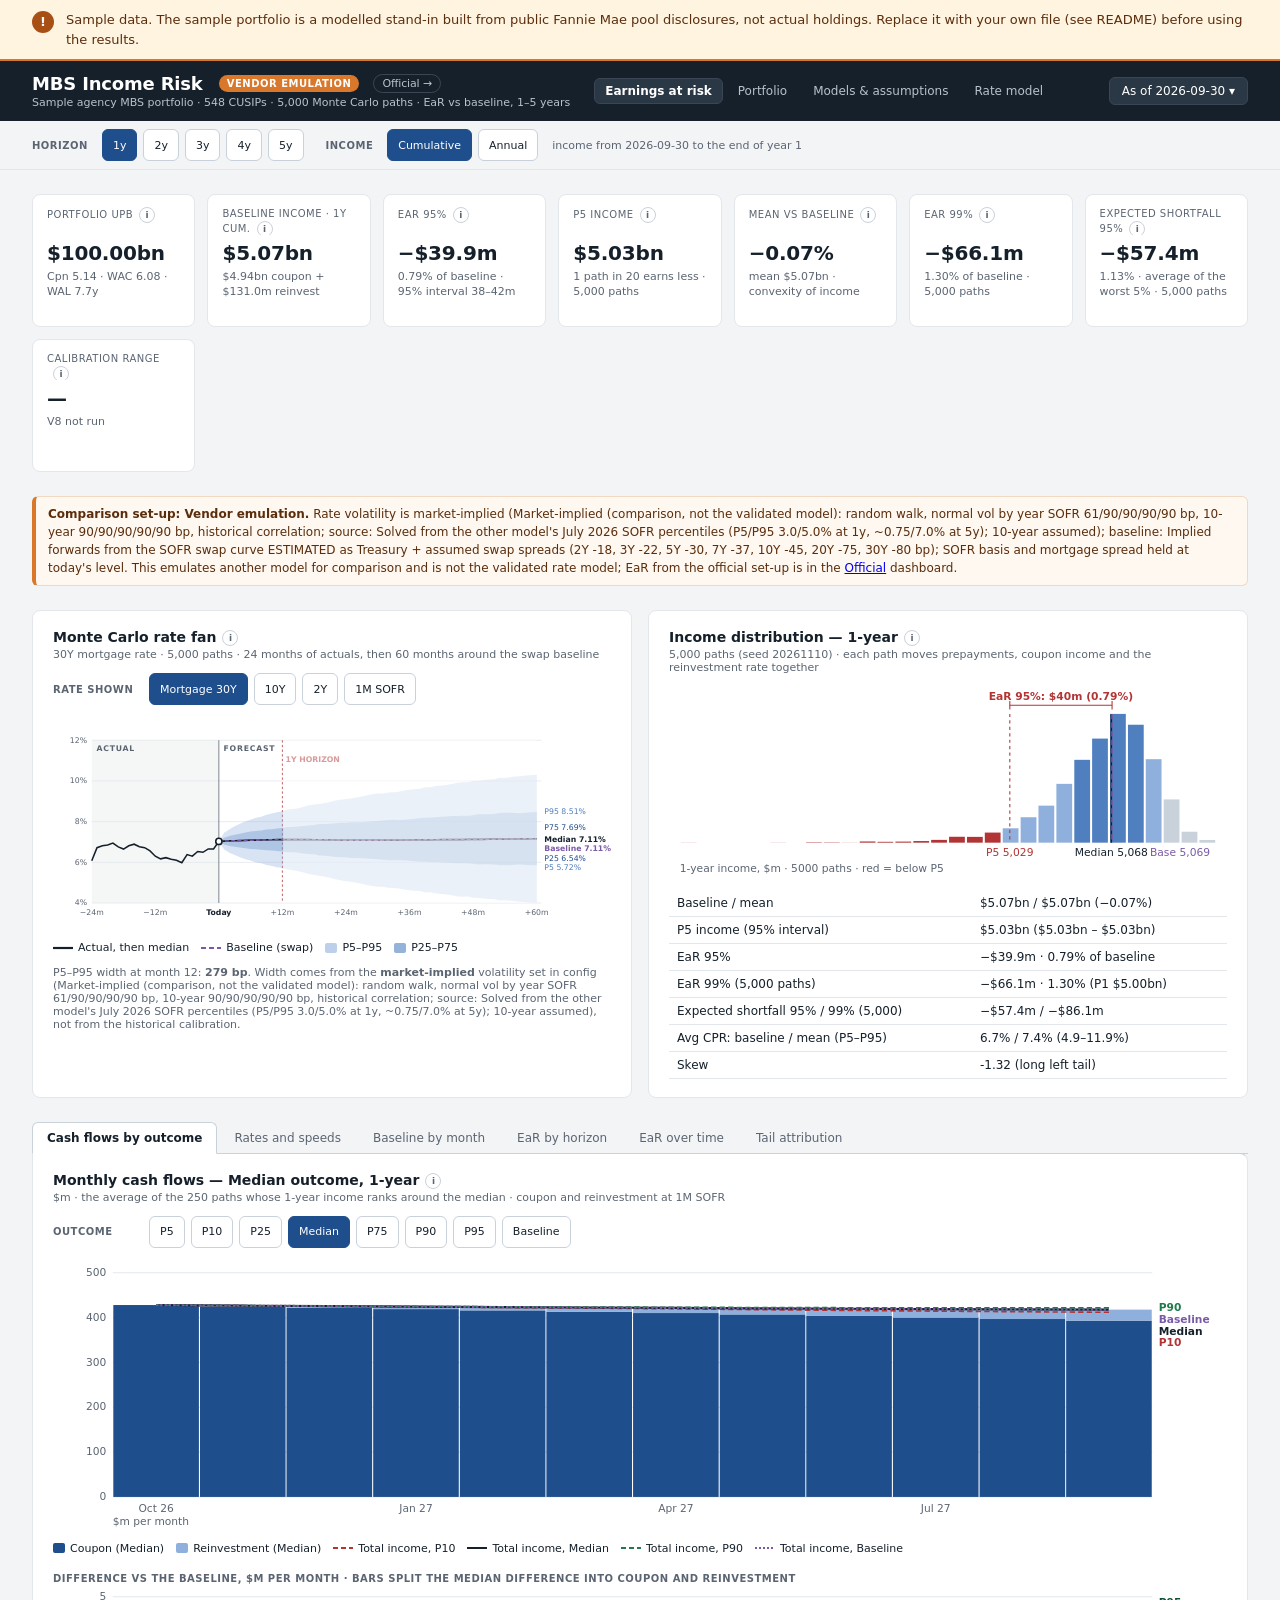
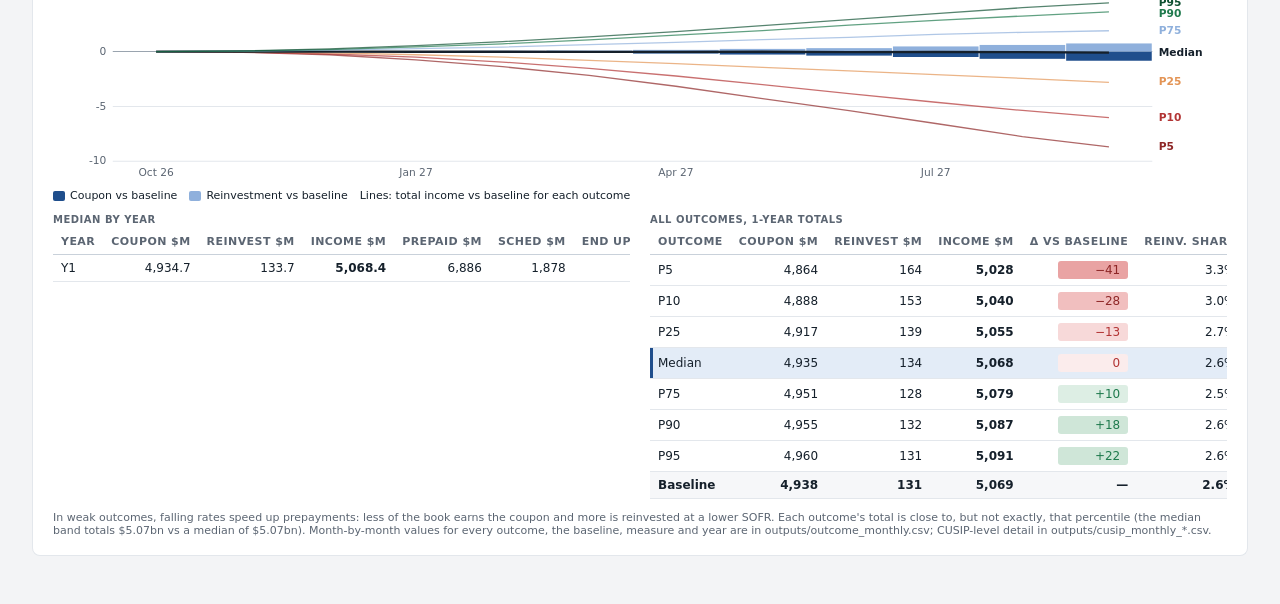
==== dashboard_vendor/index.html @ 95668cd7 "MBS risk lite v1.2.0: rate model, income engine, EaR dashboards Contents of mbs_risk_lite.zip (2026-" ====
<!doctype html>
<html lang="en"><head><meta charset="utf-8"><meta name="viewport" content="width=device-width,initial-scale=1">
<title>MBS Income Risk — Earnings at risk</title>
<link rel="stylesheet" href="styles.css">
<script src="data.js"></script>
<script src="common.js"></script>
</head><body>
<div id="top"></div>
<script>if (window.DATA) header('index.html');</script>
<div class="subnav"><div class="in"><span class="lbl">Horizon</span><div class="grp" id="hzBtns" role="group" aria-label="Income horizon"></div>
 <span class="lbl" style="margin-left:8px">Income</span><div class="grp" id="msBtns" role="group" aria-label="Cumulative or annual income"></div><span class="hint" id="hzHint"></span></div></div>
<div class="wrap">
<div class="kpis" id="kpis"></div>
<div id="setupNote" hidden></div>
<div id="floorNote" hidden></div>
<div class="row">
 <div class="card stackc" id="fanCard"><div><h2>Monte Carlo rate fan<i class="i" tabindex="0" data-tip="Percentile bands of the simulated rate. Every path is the baseline plus a zero-mean deviation from the two-factor model, so the fan is centred on the baseline (dashed purple).">i</i></h2><div class="sub" id="fanSub"></div></div>
  <div class="grp"><div class="lbl" style="width:90px">Rate shown</div><div class="grp" id="fanTenors" role="group" aria-label="Rate to display"></div></div>
  <div id="fanChart"></div>
  <div class="legend" id="fanLegend"></div>
  <div class="note" id="fanNote"></div></div>
 <div class="card stackc" id="earCard"><div><h2 id="distTitle">Income distribution</h2><div class="sub" id="earSub"></div></div>
  <div id="earHist"></div><table class="g wrapall"><tbody id="earTable"></tbody></table></div>
</div>

<div class="tabs" role="tablist" aria-label="Detail views" id="tabBar">
 <button type="button" role="tab" class="tab" id="tab-cf" aria-controls="tp-cf" aria-selected="false" tabindex="-1" data-tab="cf">Cash flows by outcome</button>
 <button type="button" role="tab" class="tab" id="tab-mx" aria-controls="tp-mx" aria-selected="false" tabindex="-1" data-tab="mx">Rates and speeds</button>
 <button type="button" role="tab" class="tab" id="tab-bl" aria-controls="tp-bl" aria-selected="false" tabindex="-1" data-tab="bl">Baseline by month</button>
 <button type="button" role="tab" class="tab" id="tab-hz" aria-controls="tp-hz" aria-selected="false" tabindex="-1" data-tab="hz">EaR by horizon</button>
 <button type="button" role="tab" class="tab" id="tab-hist" aria-controls="tp-hist" aria-selected="false" tabindex="-1" data-tab="hist">EaR over time</button>
 <button type="button" role="tab" class="tab" id="tab-tail" aria-controls="tp-tail" aria-selected="false" tabindex="-1" data-tab="tail">Tail attribution</button>
</div>
<div class="tabpanel" role="tabpanel" id="tp-cf" aria-labelledby="tab-cf" hidden>
<div class="card stackc" id="cfCard"><div><h2 id="cfTitle">Monthly cash flows by outcome<i class="i" tabindex="0" data-tip="Each outcome is the average of the Monte Carlo paths whose income over the horizon ranks around that percentile. Averaging whole paths keeps coupon + reinvestment = income month by month. The baseline is income on the baseline rate path.">i</i></h2><div class="sub" id="cfSub"></div></div>
 <div class="grp"><div class="lbl" style="width:90px">Outcome</div><div class="grp" id="cfBtns" role="group" aria-label="Outcome shown"></div></div>
 <div id="cfChart"></div>
 <div class="legend" id="cfLegend"></div>
 <div><div class="lbl" id="cfDiffLbl" style="margin-top:6px"></div><div id="cfDiff"></div><div class="legend" id="cfDiffLegend"></div></div>
 <div class="row" style="gap:20px">
  <div style="overflow-x:auto"><div class="lbl" style="margin-bottom:4px" id="cfYearLbl"></div><table class="g"><thead><tr><th>Year</th><th>Coupon $m</th><th>Reinvest $m</th><th>Income $m</th><th>Prepaid $m</th><th>Sched $m</th><th>End UPB $bn</th><th>CPR</th><th>SOFR</th><th>30y mtg</th></tr></thead><tbody id="cfYears"></tbody></table></div>
  <div style="overflow-x:auto"><div class="lbl" style="margin-bottom:4px" id="cfCmpLbl"></div><table class="g"><thead><tr><th>Outcome</th><th>Coupon $m</th><th>Reinvest $m</th><th>Income $m</th><th>Δ vs baseline</th><th>Reinv. share</th><th>Avg CPR</th></tr></thead><tbody id="cfCmp"></tbody></table></div>
 </div>
 <div class="note" id="cfNote"></div></div>
</div>
<div class="tabpanel" role="tabpanel" id="tp-mx" aria-labelledby="tab-mx" hidden>
<div class="card stackc" id="mxCard"><div><h2 id="mxTitle">Rates and speeds by outcome<i class="i" tabindex="0" data-tip="The same representative outcomes as the cash-flow chart (paths ranked by income over the horizon, averaged in bands), with the baseline path. CPR by year is annualised from the year's prepaid principal; SOFR and the mortgage rate are averages of the monthly values. Click a row to show that outcome in the cash-flow chart.">i</i></h2><div class="sub" id="mxSub"></div></div>
 <div class="grp"><div class="lbl" style="width:90px">Metric</div><div class="grp" id="mxBtns" role="group" aria-label="Metric shown"></div></div>
 <div class="mxwrap"><table class="g mx"><thead id="mxHead"></thead><tbody id="mxBody"></tbody></table></div>
 <div class="note" id="mxNote"></div></div>
</div>
<div class="tabpanel" role="tabpanel" id="tp-bl" aria-labelledby="tab-bl" hidden>
<div class="card stackc" id="blCard"><div><h2 id="blTitle">Baseline by month<i class="i" tabindex="0" data-tip="The portfolio on the baseline rate path, month by month. Balances are at the start of the month: the balance that month's income is earned on. MBS income is UPB × the pass-through coupon; the WAC is the borrowers' rate and drives prepayment only. Prepaid principal is reinvested at 1M SOFR from the month after it prepays; scheduled principal is not reinvested.">i</i></h2><div class="sub" id="blSub"></div></div>
 <div class="grp"><div class="lbl" style="width:90px">Rows</div><div class="grp" id="blBtns" role="group" aria-label="Rows shown"></div><button type="button" class="dl" id="blCsv">Download CSV</button></div>
 <div class="blwrap"><table class="g bl"><thead><tr><th>Month</th><th>MBS UPB $m</th><th>WAC</th><th>Coupon</th><th>UPB earning SOFR $m</th><th>1M SOFR</th><th>MBS income $m</th><th>SOFR income $m</th><th>Total income $m</th></tr></thead><tbody id="blBody"></tbody></table></div>
 <div class="note" id="blNote"></div></div>
</div>
<div class="tabpanel" role="tabpanel" id="tp-hz" aria-labelledby="tab-hz" hidden>
<div class="card stackc" id="hzCard"><div><h2 id="hzTitle">Earnings at risk by horizon<i class="i" tabindex="0" data-tip="Shortfall = baseline income minus the 5th (or 1st) percentile of simulated income, from the official Monte Carlo run, with a bootstrap interval on the 95% figure. Click a row to switch the page to that year.">i</i></h2><div class="sub" id="hzSub"></div></div>
 <div style="overflow-x:auto"><table class="g"><thead><tr><th>Year</th><th>Baseline</th><th>Mean</th><th>Mean − baseline</th><th>P5 income</th><th>EaR 95%</th><th>% of baseline</th><th>95% interval</th><th>EaR 99%</th><th>Exp. shortfall 95%</th><th>Calibration range</th></tr></thead><tbody id="hzTable"></tbody></table></div>
 <div class="note" id="hzNote"></div></div>
</div>
<div class="tabpanel" role="tabpanel" id="tp-hist" aria-labelledby="tab-hist" hidden>
<div class="card stackc" id="histCard"><div><h2 id="histTitle">Earnings at risk over time</h2><div class="sub" id="histSub"></div></div>
 <div id="histMock"></div>
 <div id="histChart"></div>
 <div class="legend" id="histLegend"></div>
 <details><summary class="lbl" style="cursor:pointer">Values by as-of date</summary><div style="overflow-x:auto"><table class="g" style="margin-top:8px"><thead><tr><th>As of</th><th>Source</th><th>UPB $bn</th><th>Baseline</th><th>Mean</th><th>P5</th><th>P95</th><th>EaR 95%</th><th>% of base</th><th>EaR 99%</th><th>Calibration</th><th>30y mtg</th><th>1M SOFR</th></tr></thead><tbody id="histTable"></tbody></table></div></details></div>
</div>
<div class="tabpanel" role="tabpanel" id="tp-tail" aria-labelledby="tab-tail" hidden>
<div class="card stackc" id="tailCard"><div><h2 id="tailTitle">Who drives the downside — tail attribution by cohort<i class="i" tabindex="0" data-tip="For each cohort: its average income in the worst paths minus its income on the baseline path. The cohort differences add up exactly to the tail's average shortfall against the baseline.">i</i></h2><div class="sub" id="tailSub"></div></div>
 <div class="grp"><button type="button" class="dl" id="tailAll"></button></div>
 <div style="overflow-x:auto"><table class="g"><thead><tr><th>Cohort</th><th>CUSIPs</th><th>UPB $m</th><th>Cpn</th><th>WAC</th><th>CPR baseline</th><th>CPR tail</th><th>Baseline income $m</th><th>Tail income $m</th><th>Δ $m</th><th>Share of shortfall</th><th>Δ bp/yr of UPB</th></tr></thead><tbody id="tail"></tbody></table></div>
 <div class="note">CPR is the average annualised prepayment speed over the horizon. Every measure, year and cohort is in <code>outputs/cohort_tail.csv</code>.</div></div>
</div>
</div>
<script>
const K = D.kpi, OUT = D.outcomes, Y = D.meta.years, RM = D.rate_model, AS0 = new Date(D.meta.as_of + 'T00:00:00Z');
const V8 = RM.v58 ? RM.v58.sensitivity : [];
let HZ = 1, MS = 'cumulative', OC = '50', FT = 'MTG_30Y', TALL = false;
try { const h = +localStorage.getItem('mbs_hz'); if (h >= 1 && h <= Y) HZ = h; const m = localStorage.getItem('mbs_ms'); if (m === 'annual' || m === 'cumulative') MS = m; } catch (e) {}
const qlab = q => q === 'baseline' ? 'Baseline' : +q === 50 ? 'Median' : 'P' + q;
const hlab = () => MS === 'cumulative' ? (HZ === 1 ? '1-year' : `${HZ}-year cumulative`) : `year-${HZ}`;
const hshort = () => MS === 'cumulative' ? `${HZ}y cum.` : `year ${HZ}`;
const mlab = m => { const d = new Date(AS0); d.setUTCDate(1); d.setUTCMonth(d.getUTCMonth() + m); /* day 1 first: Sep 30 + 5 months must not overflow into March */ return d.toLocaleDateString('en-US', {month: 'short', year: '2-digit', timeZone: 'UTC'}); };
const pctOf = v => bad(v) ? '—' : num(100 * v, 2) + '%';
function niceTicks(lo, hi, n = 5){ const span = Math.max(hi - lo, 1e-9), raw = span / n, mag = Math.pow(10, Math.floor(Math.log10(raw)));
  const step = [1, 2, 2.5, 5, 10].map(s => s * mag).find(s => span / s <= n) || 10 * mag; return [Math.floor(lo / step) * step, Math.ceil(hi / step) * step, step]; }
function spread(labels, gap, top, bottom){ labels.sort((a, b) => a.y - b.y);
  for (let i = 1; i < labels.length; i++) if (labels[i].y - labels[i - 1].y < gap) labels[i].y = labels[i - 1].y + gap;
  const over = labels.length ? labels[labels.length - 1].y - bottom : 0; if (over > 0) labels.forEach(l => { l.y -= over; });
  for (let i = labels.length - 2; i >= 0; i--) if (labels[i + 1].y - labels[i].y < gap) labels[i].y = labels[i + 1].y - gap;
  return labels.filter(l => l.y >= top - 4); }
function setH(h){ HZ = h; try { localStorage.setItem('mbs_hz', h); } catch (e) {} render(); }
function setM(m){ MS = m; try { localStorage.setItem('mbs_ms', m); } catch (e) {} render(); }
const v8 = (cal, y) => V8.find(r => r.calibration === cal && r.measure === MS && r.years === y);
const PURPLE = '#7A5AA6';

// ---------------------------------------------------------------- rate fan
const FAN = D.fan, TEN = [['MTG_30Y', 'Mortgage 30Y'], ['TSY_10Y', '10Y'], ['TSY_2Y', '2Y'], ['SOFR_1M', '1M SOFR']];
function renderFan(){
  const s = FAN.series[FT], H = FAN.months.length - 1, hv = s.hist || [], nh = hv.length, hzm = 12 * HZ, hz0 = MS === 'annual' ? 12 * (HZ - 1) : 0;
  const W = 720, Ht = 270, L = 50, R = 96, T = 30, B = 240;
  const X = m => L + (m + nh) * (W - L - R) / (nh + H);
  const all = [...hv, ...s.p05, ...s.p95, ...s.baseline].filter(v => v != null);
  const [lo, hi, step] = niceTicks(Math.min(...all), Math.max(...all), 6), Yf = v => T + (hi - v) / (hi - lo) * (B - T);
  const pt = (m, v) => X(m).toFixed(1) + ',' + Yf(v).toFixed(1), dec = step < 0.5 ? 2 : step < 1 ? 1 : 0, x0 = X(0), xh = X(hzm);
  let g = `<rect x="${L}" y="${T}" width="${(x0 - L).toFixed(1)}" height="${B - T}" fill="#15202B" fill-opacity="0.04"/>`;
  if (hz0 > 0) g += `<rect x="${X(hz0).toFixed(1)}" y="${T}" width="${(xh - X(hz0)).toFixed(1)}" height="${B - T}" fill="#B23434" fill-opacity="0.05"/>`;
  for (let v = hi; v >= lo - 1e-9; v -= step) g += `<line x1="${L}" x2="${W - R + 6}" y1="${Yf(v).toFixed(1)}" y2="${Yf(v).toFixed(1)}" stroke="#E3E7EC"/><text x="${L - 6}" y="${(Yf(v) + 3).toFixed(1)}" text-anchor="end">${v.toFixed(dec)}%</text>`;
  if (nh) g += `<text x="${L + 6}" y="${T + 14}" style="font-weight:600;letter-spacing:1px">ACTUAL</text>`;
  g += `<text x="${x0 + 6}" y="${T + 14}" style="font-weight:600;letter-spacing:1px">FORECAST</text>`
    + `<line x1="${x0}" x2="${x0}" y1="${T}" y2="${B}" stroke="#5B6572"/><line x1="${xh}" x2="${xh}" y1="${T}" y2="${B}" stroke="#B23434" stroke-dasharray="3 3"/>`
    + `<text x="${(hzm > H - 18 ? xh - 4 : xh + 4).toFixed(1)}" y="${T + 28}" text-anchor="${hzm > H - 18 ? 'end' : 'start'}" style="font-weight:600;fill:#B23434">${MS === 'annual' ? 'YEAR ' + HZ : HZ + 'Y HORIZON'}</text>`;
  for (let m = -nh; m <= H; m += 12) g += `<text x="${X(m).toFixed(1)}" y="${B + 16}" text-anchor="middle"${m === 0 ? ' style="fill:#15202B;font-weight:600"' : ''}>${m === 0 ? 'Today' : (m > 0 ? '+' : MINUS) + Math.abs(m) + 'm'}</text>`;
  const ms = FAN.months, band = (a, b, c, o) => `<polygon points="${ms.map(m => pt(m, s[a][m])).concat(ms.map(m => pt(m, s[b][m])).reverse()).join(' ')}" fill="${c}" fill-opacity="${o}"/>`;
  const line = (arr, c, w, d) => `<polyline points="${ms.map(m => pt(m, arr[m])).join(' ')}" fill="none" stroke="${c}" stroke-width="${w}"${d ? ` stroke-dasharray="${d}"` : ''} stroke-linejoin="round"/>`;
  g += band('p05', 'p95', '#8FB0DC', 0.35) + band('p25', 'p75', '#4F7FBF', 0.3) + line(s.p50, '#15202B', 2.2) + line(s.baseline, PURPLE, 2, '5 3');
  // actuals run through today's observed rate (month 0), so the last month's move is drawn, not left as a gap
  if (nh) g += `<polyline points="${[...hv.map((v, i) => v == null ? null : pt(i - nh, v)), pt(0, s.baseline[0])].filter(Boolean).join(' ')}" fill="none" stroke="#15202B" stroke-width="2"/>`;
  g += `<rect x="${(xh + 1).toFixed(1)}" y="${T}" width="${Math.max(0, X(H) - xh - 1).toFixed(1)}" height="${B - T}" fill="#fff" fill-opacity="0.5"/>`;
  g += `<circle cx="${x0}" cy="${Yf(s.p50[0]).toFixed(1)}" r="4" fill="#fff" stroke="#15202B" stroke-width="2"/>`;
  spread([['p95', 'P95', '#4F7FBF'], ['p75', 'P75', '#1F4E8C'], ['p50', 'Median', '#15202B'], ['baseline', 'Baseline', PURPLE], ['p25', 'P25', '#1F4E8C'], ['p05', 'P5', '#4F7FBF']]
    .map(([k, l, c]) => ({t: `${l} ${s[k][hzm].toFixed(2)}%`, c, y: Yf(s[k][hzm]) + 3, w: k === 'p50' || k === 'baseline' ? 600 : 400})), 12, T, B)
    .forEach(l => { g += `<text x="${W - R + 10}" y="${l.y.toFixed(1)}" style="fill:${l.c};font-weight:${l.w}">${l.t}</text>`; });
  $('fanChart').innerHTML = `<svg viewBox="0 0 ${W} ${Ht}" width="100%" role="img" aria-label="${SERIES_NAME[FT]}: ${nh} months of actuals, then Monte Carlo percentile bands over ${H} months around the baseline">${g}</svg>`;
  $('fanTenors').innerHTML = TEN.map(([k, l]) => `<button type="button" class="tb${FT === k ? ' on' : ''}" aria-pressed="${FT === k}" onclick="FT='${k}';renderFan()">${l}</button>`).join('');
  const w = 100 * (s.p95[hzm] - s.p05[hzm]), rc = RM.record.calibration;
  $('fanSub').textContent = `${SERIES_NAME[FT]} · ${K.mc_paths.toLocaleString('en-US')} paths · ${nh} months of actuals, then ${H} months around the ${RM.record.baseline.type} baseline`;
  const SU = D.meta.setup || {validated: true};
  $('fanNote').innerHTML = SU.validated
    ? `P5–P95 width at month ${hzm}: <b>${num(w, 0)} bp</b>. Width comes from the <b>${esc(rc.official)}</b> calibration (${esc(rc.window[0])} to ${esc(rc.window[1])}); the alternatives appear as the calibration range below. See the <a href="whitepaper.html#s6">Rate model</a> page.`
    : `P5–P95 width at month ${hzm}: <b>${num(w, 0)} bp</b>. Width comes from the <b>market-implied</b> volatility set in config (${esc(SU.vol_description)}), not from the historical calibration.`;
  const sw = (c, d, wd = 2) => `<svg width="20" height="8" aria-hidden="true"><line x1="0" y1="4" x2="20" y2="4" stroke="${c}" stroke-width="${wd}"${d ? ` stroke-dasharray="${d}"` : ''}/></svg>`;
  $('fanLegend').innerHTML = `<span>${sw('#15202B', '', 2.2)}Actual, then median</span><span>${sw(PURPLE, '5 3', 2)}Baseline (${esc(RM.record.baseline.type)})</span>`
    + `<span><span class="sw" style="background:#8FB0DC;opacity:.6"></span>P5–P95</span><span><span class="sw" style="background:#4F7FBF;opacity:.6"></span>P25–P75</span>`; }

// ---------------------------------------------------------------- distribution
function earHist(e, n, W, H){ const L = 10, Rr = 10, T = 26, Bm = 30, hs = e.hist, ed = e.edges, hm = Math.max(...hs), q = e.pct, f = v => fv(v, 0), c95 = e.conf['95'];
  const lo = Math.min(ed[0], e.baseline), hi = Math.max(ed[ed.length - 1], e.baseline);
  const X = v => L + (W - L - Rr) * (v - lo) / (hi - lo), bw = (X(ed[1]) - X(ed[0]));
  const col = (a, b) => { const m = (a + b) / 2; return m < q['5'] ? '#B23434' : m > q['95'] ? '#C9D1DA' : (m >= q['25'] && m <= q['75']) ? '#4F7FBF' : '#8FB0DC'; };
  let g = hs.map((h, i) => `<rect x="${(X(ed[i]) + 1).toFixed(1)}" y="${(T + (H - T - Bm) * (1 - h / hm)).toFixed(1)}" width="${Math.max(1, bw - 2).toFixed(1)}" height="${((H - T - Bm) * h / hm).toFixed(1)}" fill="${col(ed[i], ed[i + 1])}"><title>${f(ed[i])}–${f(ed[i + 1])} $m: ${h} paths</title></rect>`).join('');
  for (const [v, lab, c, d] of [[q['5'], 'P5', '#B23434', '3 3'], [q['50'], 'Median', '#15202B', ''], [e.baseline, 'Baseline', PURPLE, '5 3']]) { const x = X(v).toFixed(1);
    g += `<line x1="${x}" x2="${x}" y1="${T}" y2="${H - Bm}" stroke="${c}" stroke-width="${lab === 'P5' ? 1 : 1.5}" stroke-dasharray="${d}"/>`; }
  spread([[q['5'], 'P5', '#B23434'], [q['50'], 'Median', '#15202B'], [e.baseline, 'Base', PURPLE]].map(([v, l, c]) => ({t: `${l} ${f(v)}`, c, y: X(v)})), 64, L, W - Rr)
    .forEach(l => { g += `<text x="${l.y.toFixed(1)}" y="${H - Bm + 12}" text-anchor="middle" style="fill:${l.c}">${l.t}</text>`; });
  const xb = X(e.baseline), x5 = X(q['5']);
  g += `<line x1="${x5.toFixed(1)}" x2="${xb.toFixed(1)}" y1="${T - 8}" y2="${T - 8}" stroke="#B23434"/><line x1="${xb.toFixed(1)}" x2="${xb.toFixed(1)}" y1="${T - 12}" y2="${T - 4}" stroke="#B23434"/><line x1="${x5.toFixed(1)}" x2="${x5.toFixed(1)}" y1="${T - 12}" y2="${T - 4}" stroke="#B23434"/>`
    + `<text x="${((x5 + xb) / 2).toFixed(1)}" y="${T - 13}" text-anchor="middle" style="fill:#B23434;font-weight:600">EaR 95%: $${f(c95.shortfall)}m (${pctOf(c95.shortfall_pct)})</text>`
    + `<text x="${L}" y="${H - 3}">${hlab()} income, $m · ${n} paths · red = below P5</text>`;
  return `<svg viewBox="0 0 ${W} ${H}" width="100%" role="img" aria-label="Distribution of ${hlab()} income across ${n} Monte Carlo paths, with the baseline">${g}</svg>`; }

// ---------------------------------------------------------------- monthly cash flows by outcome
const cprOf = (r, a, b) => { let pre = 0, ex = 0; for (let i = a; i < b; i++) { pre += r.prepaid[i]; ex += r.end_upb[i] + r.prepaid[i]; } return ex > 0 ? 100 * (1 - Math.pow(1 - pre / ex, 12)) : 0; };
function renderCF(){
  const hz = OUT[MS][HZ - 1], R = hz.rows, B0 = hz.baseline, r = OC === 'baseline' ? B0 : R[OC], n = hz.months, s0 = hz.start, keys = OUT.quantiles.map(String);
  const W = 1100, H = 250, L = 56, Rr = 70, T = 12, Bt = 222, bw = (W - L - Rr) / n;
  const lines = [['10', '#B23434', '5 3', R['10']], ['50', '#15202B', '', R['50']], ['90', '#1F7A4D', '5 3', R['90']], ['baseline', PURPLE, '2 2', B0]].filter(x => x[3]);
  const vmax = Math.max(...r.income, ...lines.flatMap(x => x[3].income)), [lo, hi, step] = niceTicks(0, vmax / 1e6, 5);
  const Yf = v => Bt - (v / 1e6 - lo) / (hi - lo) * (Bt - T), X = i => L + i * bw;
  let g = '';
  for (let v = lo; v <= hi + 1e-9; v += step) g += `<line x1="${L}" x2="${W - Rr}" y1="${Yf(v * 1e6).toFixed(1)}" y2="${Yf(v * 1e6).toFixed(1)}" stroke="#E3E7EC"/><text x="${L - 6}" y="${(Yf(v * 1e6) + 3).toFixed(1)}" text-anchor="end">${num(v, step < 1 ? 1 : 0)}</text>`;
  for (let i = 0; i < n; i++) { const c = r.interest[i], re = r.reinv[i], x = (X(i) + 0.5).toFixed(1), w = Math.max(1, bw - 1).toFixed(1);
    g += `<rect x="${x}" y="${Yf(c).toFixed(1)}" width="${w}" height="${(Bt - Yf(c)).toFixed(1)}" fill="#1F4E8C"><title>${mlab(s0 + i + 1)}: coupon $${fv(c)}m</title></rect>`
      + `<rect x="${x}" y="${Yf(c + re).toFixed(1)}" width="${w}" height="${(Yf(c) - Yf(c + re)).toFixed(1)}" fill="#8FB0DC"><title>${mlab(s0 + i + 1)}: reinvestment $${fv(re)}m · total $${fv(c + re)}m</title></rect>`; }
  lines.forEach(([q, c, d, x]) => { g += `<polyline points="${x.income.map((v, i) => (X(i) + bw / 2).toFixed(1) + ',' + Yf(v).toFixed(1)).join(' ')}" fill="none" stroke="${c}" stroke-width="${q === '50' || q === 'baseline' ? 2 : 1.5}"${d ? ` stroke-dasharray="${d}"` : ''}/>`; });
  spread(lines.map(([q, c, , x]) => ({t: qlab(q), c, y: Yf(x.income[n - 1]) + 3})), 11, T, Bt).forEach(l => { g += `<text x="${W - Rr + 6}" y="${l.y.toFixed(1)}" style="fill:${l.c};font-weight:600">${l.t}</text>`; });
  const tick = n <= 12 ? 3 : 12;
  for (let i = 0; i < n; i += tick) g += `<text x="${(X(i) + bw / 2).toFixed(1)}" y="${Bt + 14}" text-anchor="middle">${mlab(s0 + i + 1)}</text>`;
  g += `<text x="${L}" y="${H - 2}">$m per month</text>`;
  $('cfChart').innerHTML = `<svg viewBox="0 0 ${W} ${H}" width="100%" role="img" aria-label="Monthly coupon and reinvestment income, ${qlab(OC)} outcome">${g}</svg>`;
  $('cfBtns').innerHTML = [...keys, 'baseline'].map(q => `<button type="button" class="tb${OC === q ? ' on' : ''}" aria-pressed="${OC === q}" onclick="OC='${q}';renderCF();renderMetric()">${qlab(q)}</button>`).join('');
  $('cfTitle').firstChild.textContent = `Monthly cash flows — ${qlab(OC)}${OC === 'baseline' ? ' path' : ' outcome'}, ${hlab()}`;
  $('cfSub').textContent = OC === 'baseline' ? `$m · income on the baseline rate path · coupon on the held CUSIPs and income on reinvested prepaid principal at ${reinvLabel()}`
    : `$m · the average of the ${OUT.paths_per_band} paths whose ${hlab()} income ranks around the ${OC === '50' ? 'median' : qlab(OC)} · coupon and reinvestment at ${reinvLabel()}`;
  $('cfLegend').innerHTML = `<span><span class="sw" style="background:#1F4E8C"></span>Coupon (${qlab(OC)})</span><span><span class="sw" style="background:#8FB0DC"></span>Reinvestment (${qlab(OC)})</span>`
    + lines.map(([q, c, d]) => `<span><svg width="20" height="8" aria-hidden="true"><line x1="0" y1="4" x2="20" y2="4" stroke="${c}" stroke-width="2"${d ? ` stroke-dasharray="${d}"` : ''}/></svg>Total income, ${qlab(q)}</span>`).join('');
  { const H2 = 190, T2 = 12, B2 = 166, dc = r.interest.map((v, i) => v - B0.interest[i]), dr = r.reinv.map((v, i) => v - B0.reinv[i]);
    const others = keys.map(q => ({q, d: R[q].income.map((v, i) => v - B0.income[i])}));
    const vals = [...others.flatMap(o => o.d), ...dc.map((v, i) => v + Math.min(0, dr[i])), ...dc.map((v, i) => v + Math.max(0, dr[i])), ...dc, ...dr, 0];
    const [lo2, hi2, st2] = niceTicks(Math.min(...vals) / 1e6, Math.max(...vals) / 1e6, 4), Y2 = v => T2 + (hi2 - v / 1e6) / (hi2 - lo2) * (B2 - T2);
    let h = '';
    for (let v = lo2; v <= hi2 + 1e-9; v += st2) h += `<line x1="${L}" x2="${W - Rr}" y1="${Y2(v * 1e6).toFixed(1)}" y2="${Y2(v * 1e6).toFixed(1)}" stroke="${Math.abs(v) < 1e-9 ? '#9AA4AF' : '#E3E7EC'}"/><text x="${L - 6}" y="${(Y2(v * 1e6) + 3).toFixed(1)}" text-anchor="end">${num(v, st2 < 1 ? 1 : 0)}</text>`;
    if (OC !== 'baseline') for (let i = 0; i < n; i++) { const x = (X(i) + 0.5).toFixed(1), w = Math.max(1, bw - 1).toFixed(1); let up = 0, dn = 0;
      [[dc[i], '#1F4E8C', 'coupon'], [dr[i], '#8FB0DC', 'reinvestment']].forEach(([v, c, l]) => { const a0 = v >= 0 ? up : dn, a1 = a0 + v; if (v >= 0) up = a1; else dn = a1;
        h += `<rect x="${x}" y="${Math.min(Y2(a0), Y2(a1)).toFixed(1)}" width="${w}" height="${Math.abs(Y2(a1) - Y2(a0)).toFixed(1)}" fill="${c}"><title>${mlab(s0 + i + 1)}: ${l} ${fd(v, 2)}m vs baseline</title></rect>`; }); }
    const OCOL = {5: '#8E2727', 10: '#B23434', 25: '#E39455', 50: '#15202B', 75: '#8FB0DC', 90: '#1F7A4D', 95: '#0F5132'};
    others.forEach(o => { h += `<polyline points="${o.d.map((v, i) => (X(i) + bw / 2).toFixed(1) + ',' + Y2(v).toFixed(1)).join(' ')}" fill="none" stroke="${OCOL[o.q] || '#5B6572'}" stroke-width="${o.q === OC ? 2.2 : 1.2}" stroke-opacity="${o.q === OC ? 1 : 0.7}"/>`; });
    spread(others.map(o => ({t: qlab(o.q), c: OCOL[o.q] || '#5B6572', y: Y2(o.d[n - 1]) + 3})), 10, T2, B2).forEach(l => { h += `<text x="${W - Rr + 6}" y="${l.y.toFixed(1)}" style="fill:${l.c};font-weight:600">${l.t}</text>`; });
    for (let i = 0; i < n; i += tick) h += `<text x="${(X(i) + bw / 2).toFixed(1)}" y="${B2 + 14}" text-anchor="middle">${mlab(s0 + i + 1)}</text>`;
    $('cfDiff').innerHTML = `<svg viewBox="0 0 ${W} ${H2}" width="100%" role="img" aria-label="Monthly income of each outcome minus the baseline">${h}</svg>`;
    $('cfDiffLbl').textContent = 'Difference vs the baseline, $m per month' + (OC === 'baseline' ? ' · pick an outcome to split its difference into coupon and reinvestment' : ` · bars split the ${qlab(OC)} difference into coupon and reinvestment`);
    $('cfDiffLegend').innerHTML = (OC === 'baseline' ? '' : `<span><span class="sw" style="background:#1F4E8C"></span>Coupon vs baseline</span><span><span class="sw" style="background:#8FB0DC"></span>Reinvestment vs baseline</span>`)
      + '<span>Lines: total income vs baseline for each outcome</span>'; }
  const yr = [];
  for (let y = 0; y < Math.ceil(n / 12); y++) { const a = 12 * y, b = Math.min(n, a + 12), sum = k => r[k].slice(a, b).reduce((s, v) => s + v, 0), avg = k => sum(k) / (b - a);
    yr.push(`<tr><td>Y${(s0 / 12) + y + 1}</td><td>${fv(sum('interest'))}</td><td>${fv(sum('reinv'))}</td><td><b>${fv(sum('income'))}</b></td><td>${fv(sum('prepaid'), 0)}</td><td>${fv(sum('sched'), 0)}</td><td>${num(r.end_upb[b - 1] / 1e9, 2)}</td><td>${fp(cprOf(r, a, b))}</td><td>${fp(avg('sofr'), 2)}</td><td>${fp(avg('mtg'), 2)}</td></tr>`); }
  $('cfYears').innerHTML = yr.join(''); $('cfYearLbl').textContent = `${qlab(OC)} by year`;
  const tot = (x, k) => x[k].reduce((s, v) => s + v, 0), bt = tot(B0, 'income');
  $('cfCmp').innerHTML = [...keys, 'baseline'].map(q => { const x = q === 'baseline' ? B0 : R[q], t = tot(x, 'income'), cp = cprOf(x, 0, n);
    return `<tr class="click${q === OC ? ' on' : ''}${q === 'baseline' ? ' base' : ''}" onclick="OC='${q}';renderCF();renderMetric()"><td>${qlab(q)}</td><td>${fv(tot(x, 'interest'), 0)}</td><td>${fv(tot(x, 'reinv'), 0)}</td><td><b>${fv(t, 0)}</b></td><td>${q === 'baseline' ? '—' : cell(t - bt, 0)}</td><td>${fp(100 * tot(x, 'reinv') / t)}</td><td>${fp(cp)}</td></tr>`; }).join('');
  $('cfCmpLbl').textContent = `All outcomes, ${hlab()} totals`;
  $('cfNote').textContent = `In weak outcomes, falling rates speed up prepayments: less of the book earns the coupon and more is reinvested at a lower SOFR. Each outcome's total is close to, but not exactly, that percentile (the median band totals ${fm(R['50'].total)} vs a median of ${fm(R['50'].pctl)}). Month-by-month values for every outcome, the baseline, measure and year are in outputs/outcome_monthly.csv; CUSIP-level detail in outputs/cusip_monthly_*.csv.`; }

// ---------------------------------------------------------------- metric by outcome and period
let MX = 'cpr';
const MXDEF = {cpr: ['CPR', 'annualised prepayment speed', 1], sofr: ['1M SOFR', 'reinvestment rate, set at the start of each month', 2], mtg: ['30Y mortgage rate', 'end of month', 2]};
function renderMetric(){
  const hz = OUT[MS][HZ - 1], n = hz.months, s0 = hz.start, keys = OUT.quantiles.map(String), byYear = MS === 'cumulative' && HZ >= 3;
  const [name, what, dec] = MXDEF[MX];
  const periods = byYear ? [...Array(Math.ceil(n / 12)).keys()].map(y => [12 * y, Math.min(n, 12 * y + 12), 'Y' + (s0 / 12 + y + 1)])
                         : [...Array(n).keys()].map(i => [i, i + 1, mlab(s0 + i + 1)]);
  const val = (r, a, b) => { if (MX === 'cpr') return cprOf(r, a, b);
    let t = 0; for (let i = a; i < b; i++) t += r[MX][i]; return t / (b - a); };
  const rows = [...keys.map(q => [q, hz.rows[q]]), ['baseline', hz.baseline]];
  $('mxHead').innerHTML = `<tr><th>Outcome</th>${periods.map(p => `<th>${p[2]}</th>`).join('')}<th>${byYear ? 'Avg' : 'Horizon'}</th></tr>`;
  $('mxBody').innerHTML = rows.map(([q, r]) => `<tr class="click${q === OC ? ' on' : ''}${q === 'baseline' ? ' base' : ''}" onclick="OC='${q}';renderCF();renderMetric()"><td>${qlab(q)}</td>`
    + periods.map(([a, b]) => `<td>${num(val(r, a, b), dec)}</td>`).join('') + `<td><b>${num(val(r, 0, n), dec)}</b></td></tr>`).join('');
  $('mxBtns').innerHTML = Object.entries(MXDEF).map(([k, [l]]) => `<button type="button" class="tb${MX === k ? ' on' : ''}" aria-pressed="${MX === k}" onclick="MX='${k}';renderMetric()">${l}</button>`).join('');
  $('mxTitle').firstChild.textContent = `${name} by outcome — ${hlab()}`;
  $('mxSub').textContent = `% · ${what} · ${byYear ? 'by year' : 'by month'} · outcomes ranked by ${hlab()} income, as in the cash-flow chart`;
  $('mxNote').textContent = MX === 'cpr' ? 'Read with the SOFR view: where SOFR is above the book coupon, faster prepayment adds income, so CPR need not fall steadily from P5 to P95.'
    : `Book coupon ${num(K.coupon, 2)}% for comparison. Month-by-month values for every outcome are also in outputs/outcome_monthly.csv.`; }

// ---------------------------------------------------------------- history
function renderHistory(){
  const rows = (D.history || []).filter(r => r.years === HZ && r.measure === MS), mock = rows.some(r => r.source === 'mock');
  $('histTitle').innerHTML = `Earnings at risk over time — ${hlab()} income${mock ? '<span class="mocktag">mock-up</span>' : ''}`;
  $('histSub').textContent = `$m · each point is one month-end run · the last ${D.meta.months_shown} as-of dates in ${D.meta.history_file}`;
  $('histMock').innerHTML = mock ? `<div class="mocknote"><b>Mock-up.</b> Earlier points were made by <code>tools/mock_history.py</code>: real rates and baselines for each past month-end with the current calibration, but today's CUSIPs with their ages rolled back. In production each month-end run appends its own row (source "run") from that month's CUSIPs and replaces the mock row. See README section 7.</div>` : '';
  if (rows.length < 2) { $('histChart').innerHTML = '<div class="note">Not enough history yet: each run of run_model.py adds one as-of date.</div>'; $('histTable').innerHTML = ''; $('histLegend').innerHTML = ''; return; }
  const W = 760, H = 300, L = 60, Rr = 20, T = 14, B1 = 180, T2 = 206, B2 = 270, n = rows.length;
  const X = i => L + (i + 0.5) * (W - L - Rr) / n, all = rows.flatMap(r => [r.p5, r.p95, r.baseline]);
  const [lo, hi, step] = niceTicks(Math.min(...all) / 1e6, Math.max(...all) / 1e6, 4), Yf = v => T + (hi - v / 1e6) / (hi - lo) * (B1 - T);
  const emax = Math.max(...rows.map(r => r.shortfall99 || r.shortfall95)) / 1e6, [, ehi, estep] = niceTicks(0, emax, 2), Ye = v => B2 - v / 1e6 / ehi * (B2 - T2);
  let g = '';
  for (let v = lo; v <= hi + 1e-9; v += step) g += `<line x1="${L}" x2="${W - Rr}" y1="${Yf(v * 1e6).toFixed(1)}" y2="${Yf(v * 1e6).toFixed(1)}" stroke="#E3E7EC"/><text x="${L - 6}" y="${(Yf(v * 1e6) + 3).toFixed(1)}" text-anchor="end">${num(v, 0)}</text>`;
  const poly = (a, b, c, o) => `<polygon points="${rows.map((r, i) => X(i).toFixed(1) + ',' + Yf(r[a]).toFixed(1)).concat(rows.map((r, i) => X(i).toFixed(1) + ',' + Yf(r[b]).toFixed(1)).reverse()).join(' ')}" fill="${c}" fill-opacity="${o}"/>`;
  const ln = (k, c, w, d) => `<polyline points="${rows.map((r, i) => X(i).toFixed(1) + ',' + Yf(r[k]).toFixed(1)).join(' ')}" fill="none" stroke="${c}" stroke-width="${w}"${d ? ` stroke-dasharray="${d}"` : ''}/>`;
  g += poly('p5', 'p95', '#8FB0DC', 0.35) + poly('p25', 'p75', '#4F7FBF', 0.3) + ln('baseline', PURPLE, 2, '5 3') + ln('p50', '#15202B', 2);
  rows.forEach((r, i) => { g += `<circle cx="${X(i).toFixed(1)}" cy="${Yf(r.p50).toFixed(1)}" r="3" fill="${r.source === 'mock' ? '#fff' : '#15202B'}" stroke="#15202B" stroke-width="1.5"><title>${r.as_of} (${r.source}): baseline ${fm(r.baseline)}, median ${fm(r.p50)}, P5 ${fm(r.p5)}</title></circle>`; });
  g += `<text x="${L}" y="${T2 - 8}" style="font-weight:600">EaR vs baseline, $m</text>`;
  for (let v = 0; v <= ehi + 1e-9; v += estep) g += `<line x1="${L}" x2="${W - Rr}" y1="${Ye(v * 1e6).toFixed(1)}" y2="${Ye(v * 1e6).toFixed(1)}" stroke="#E3E7EC"/><text x="${L - 6}" y="${(Ye(v * 1e6) + 3).toFixed(1)}" text-anchor="end">${num(v, 0)}</text>`;
  const bw = Math.min(28, (W - L - Rr) / n * 0.6);
  rows.forEach((r, i) => { const x = X(i) - bw / 2;
    g += `<rect x="${x.toFixed(1)}" y="${Ye(r.shortfall99).toFixed(1)}" width="${bw.toFixed(1)}" height="${(B2 - Ye(r.shortfall99)).toFixed(1)}" fill="#F1BFBF"><title>${r.as_of}: EaR 99% ${fm(r.shortfall99)}</title></rect>`
      + `<rect x="${x.toFixed(1)}" y="${Ye(r.shortfall95).toFixed(1)}" width="${bw.toFixed(1)}" height="${(B2 - Ye(r.shortfall95)).toFixed(1)}" fill="#B23434"><title>${r.as_of}: EaR 95% ${fm(r.shortfall95)} (${pctOf(r.shortfall95_pct)} of baseline)</title></rect>`
      + `<text x="${X(i).toFixed(1)}" y="${H - 14}" text-anchor="middle"${i === n - 1 ? ' style="fill:#15202B;font-weight:600"' : ''}>${new Date(r.as_of + 'T00:00:00Z').toLocaleDateString('en-US', {month: 'short', year: '2-digit', timeZone: 'UTC'})}</text>`
      + `<text x="${X(i).toFixed(1)}" y="${H - 3}" text-anchor="middle" style="fill:${r.source === 'mock' ? '#A84F15' : '#1F7A4D'};font-size:8px">${r.source}</text>`; });
  $('histChart').innerHTML = `<svg viewBox="0 0 ${W} ${H}" width="100%" role="img" aria-label="${hlab()} income percentiles, baseline and EaR over the last ${n} as-of dates">${g}</svg>`;
  $('histLegend').innerHTML = `<span><svg width="20" height="8" aria-hidden="true"><line x1="0" y1="4" x2="20" y2="4" stroke="#15202B" stroke-width="2"/></svg>Median</span><span><svg width="20" height="8" aria-hidden="true"><line x1="0" y1="4" x2="20" y2="4" stroke="${PURPLE}" stroke-width="2" stroke-dasharray="5 3"/></svg>Baseline</span>`
    + `<span><span class="sw" style="background:#8FB0DC;opacity:.6"></span>P5–P95</span><span><span class="sw" style="background:#4F7FBF;opacity:.6"></span>P25–P75</span><span><span class="sw" style="background:#B23434"></span>EaR 95%</span><span><span class="sw" style="background:#F1BFBF"></span>EaR 99%</span><span>○ mock · ● run</span>`;
  $('histTable').innerHTML = rows.slice().reverse().map(r => `<tr><td>${r.as_of}</td><td>${r.source === 'mock' ? '<span class="mocktag" style="margin:0">mock</span>' : 'run'}</td><td>${num(r.upb / 1e9, 2)}</td><td>${fv(r.baseline, 0)}</td><td>${fv(r.mean, 0)}</td><td>${fv(r.p5, 0)}</td><td>${fv(r.p95, 0)}</td><td>${fv(r.shortfall95)}</td><td>${pctOf(r.shortfall95_pct)}</td><td>${fv(r.shortfall99)}</td><td>${esc(String(r.calibration_id).split('_')[0])}</td><td>${fp(r.mtg_30y, 2)}</td><td>${fp(r.sofr_1m, 2)}</td></tr>`).join(''); }

// ---------------------------------------------------------------- tail attribution
function renderTail(){
  const t = D.tails[MS][HZ - 1], rows = t.rows, show = TALL ? rows : rows.slice(0, 25), tot = k => rows.reduce((a, r) => a + (r[k] || 0), 0), U = tot('upb');
  $('tailTitle').firstChild.textContent = `Who drives the downside — tail attribution by cohort, ${hlab()}`;
  $('tailSub').textContent = `Tail = the worst ${t.tail_paths} of ${K.mc_paths} paths (${D.meta.tail_pct}%) by ${hlab()} income · grouped by ${D.meta.cohort_by.join(', ')} · tail shortfall vs baseline ${fm(t.shortfall)} · largest contributors first`;
  $('tail').innerHTML = show.map(r => `<tr><td>${esc(r.cohort)}</td><td>${r.positions}</td><td>${fv(r.upb, 0)}</td><td>${num(r.coupon, 2)}</td><td>${num(r.wac, 2)}</td><td>${fp(r.cpr_base)}</td><td>${fp(r.cpr_tail)}</td><td>${fv(r.income_base)}</td><td>${fv(r.income_tail)}</td><td>${cell(r.delta)}</td><td>${r.share == null ? '—' : fp(100 * r.share)}</td><td>${fbp(r.delta_bp_of_upb)}</td></tr>`).join('')
    + `<tr class="base"><td>Total</td><td>${tot('positions')}</td><td>${fv(U, 0)}</td><td></td><td></td><td></td><td></td><td>${fv(tot('income_base'))}</td><td>${fv(tot('income_tail'))}</td><td>${cell(tot('delta'))}</td><td>100.0%</td><td>${fbp(1e4 * tot('delta') / U / (MS === 'cumulative' ? HZ : 1))}</td></tr>`;
  $('tailAll').textContent = TALL ? 'Show top 25' : `Show all ${rows.length}`; $('tailAll').hidden = rows.length <= 25; }
$('tailAll').onclick = () => { TALL = !TALL; renderTail(); };

// ---------------------------------------------------------------- baseline by month
const BM = D.baseline_monthly; let BLY = 'month';
function renderBaseline(){
  if (!BM) { $('blBody').innerHTML = '<tr><td colspan="9">Not in this run\'s data (rerun run_model.py).</td></tr>'; return; }
  const n = BM.date.length, tot = i => BM.interest[i] + BM.reinv[i];
  const yrRow = y => { const a = 12 * y, b = Math.min(n, a + 12), sum = k => BM[k].slice(a, b).reduce((x, v) => x + v, 0);
    return `<tr class="base"><td>Year ${y + 1}</td><td>${fv(BM.upb[a], 0)}</td><td></td><td></td><td>${fv(BM.reinv_bal[a], 0)}</td><td>${num(BM.sofr.slice(a, b).reduce((x, v) => x + v, 0) / (b - a), 2)}%</td><td>${fv(sum('interest'), 0)}</td><td>${fv(sum('reinv'), 0)}</td><td><b>${fv(sum('interest') + sum('reinv'), 0)}</b></td></tr>`; };
  let h = '';
  for (let y = 0; y * 12 < n; y++) {
    if (BLY === 'month') for (let i = 12 * y; i < Math.min(n, 12 * y + 12); i++)
      h += `<tr><td>${i + 1} · ${mlab(i + 1)}</td><td>${fv(BM.upb[i], 0)}</td><td>${num(BM.wac[i], 3)}%</td><td>${num(BM.coupon[i], 3)}%</td><td>${fv(BM.reinv_bal[i], 0)}</td><td>${num(BM.sofr[i], 2)}%</td><td>${fv(BM.interest[i])}</td><td>${fv(BM.reinv[i])}</td><td>${fv(tot(i))}</td></tr>`;
    h += yrRow(y); }
  $('blBody').innerHTML = h;
  $('blBtns').innerHTML = [['month', 'Months + year totals'], ['year', 'Year totals']].map(([k, l]) => `<button type="button" class="tb${BLY === k ? ' on' : ''}" aria-pressed="${BLY === k}" onclick="BLY='${k}';renderBaseline()">${l}</button>`).join('');
  const T = BM.interest.reduce((a, v) => a + v, 0) + BM.reinv.reduce((a, v) => a + v, 0);
  $('blSub').textContent = `${RM.record.baseline.description} · ${n} months from ${D.meta.as_of} · balances at the start of each month · year rows: UPB at the start of the year, average SOFR, income summed`;
  $('blNote').innerHTML = `${n / 12}-year baseline income ${fm(T)}: the figure every shortfall is measured against (year 1 ${fm(BM.interest.slice(0, 12).reduce((a, v) => a + v, 0) + BM.reinv.slice(0, 12).reduce((a, v) => a + v, 0))}). MBS UPB plus the SOFR balance falls over time because scheduled principal is not reinvested (${D.model.reinvest_scheduled ? 'on in this run' : 'income.reinvest_scheduled_principal in config/model.yaml'}). Per-CUSIP detail: <code>outputs/cusip_monthly_baseline.csv</code>.`; }
$('blCsv').onclick = () => { if (!BM) return;
  const head = 'month,date,mbs_upb,wac,coupon,upb_earning_sofr,sofr_1m,mbs_income,sofr_income,total_income,scheduled_principal,prepaid_upb';
  const rows = BM.date.map((d, i) => [i + 1, d, BM.upb[i].toFixed(2), BM.wac[i], BM.coupon[i], BM.reinv_bal[i].toFixed(2), BM.sofr[i], BM.interest[i].toFixed(2), BM.reinv[i].toFixed(2), (BM.interest[i] + BM.reinv[i]).toFixed(2), BM.sched[i].toFixed(2), BM.prepaid[i].toFixed(2)].join(','));
  const a = document.createElement('a'); a.href = URL.createObjectURL(new Blob([[head, ...rows].join('\n')], {type: 'text/csv'}));
  a.download = `baseline_by_month_${D.meta.as_of}.csv`; document.body.appendChild(a); a.click(); a.remove(); };

// ---------------------------------------------------------------- tabs
const TABS = [...document.querySelectorAll('#tabBar .tab')].map(b => b.dataset.tab);
let TAB = 'cf';
try { const t = localStorage.getItem('mbs_tab'); if (TABS.includes(t)) TAB = t; } catch (e) {}
{ const hsh = location.hash.replace('#', ''); if (TABS.includes(hsh)) TAB = hsh; }
function setTab(t, focus){ TAB = t; try { localStorage.setItem('mbs_tab', t); } catch (e) {}
  TABS.forEach(k => { const on = k === t, b = $('tab-' + k); b.classList.toggle('on', on); b.setAttribute('aria-selected', on); b.tabIndex = on ? 0 : -1; $('tp-' + k).hidden = !on; });
  if (focus) $('tab-' + t).focus(); }
$('tabBar').addEventListener('click', e => { const b = e.target.closest('.tab'); if (b) setTab(b.dataset.tab); });
$('tabBar').addEventListener('keydown', e => { const i = TABS.indexOf(TAB), k = {ArrowRight: 1, ArrowLeft: -1}[e.key];
  if (k) { e.preventDefault(); setTab(TABS[(i + k + TABS.length) % TABS.length], true); }
  else if (e.key === 'Home' || e.key === 'End') { e.preventDefault(); setTab(TABS[e.key === 'Home' ? 0 : TABS.length - 1], true); } });
setTab(TAB);

// ---------------------------------------------------------------- set-up note (comparison configurations only)
{ const s = D.meta.setup;
  if (s && !s.validated) { $('setupNote').hidden = false;
    $('setupNote').innerHTML = `<div class="mocknote"><b>Comparison set-up: ${esc(s.label)}.</b> Rate volatility is market-implied (${esc(s.vol_description)}); baseline: ${esc(s.baseline_description)}. This emulates another model for comparison and is not the validated rate model; EaR from the official set-up is in ${s.compare && s.compare.built ? `the <a href="${esc(s.compare.href)}">${esc(s.compare.label)}</a> dashboard` : 'the official dashboard'}.</div>`; } }

// ---------------------------------------------------------------- page
function render(){
  const e = D.ear[MS][HZ - 1], t = D.ear_tail[MS][HZ - 1], c = e.conf['95'], c99 = t.conf['99'], es = t.es['95'];
  $('hzBtns').innerHTML = D.ear[MS].map(x => `<button type="button" class="tb${x.years === HZ ? ' on' : ''}" aria-pressed="${x.years === HZ}" onclick="setH(${x.years})">${MS === 'cumulative' ? x.years + 'y' : 'Y' + x.years}</button>`).join('');
  $('msBtns').innerHTML = [['cumulative', 'Cumulative'], ['annual', 'Annual']].map(([k, l]) => `<button type="button" class="tb${MS === k ? ' on' : ''}" aria-pressed="${MS === k}" onclick="setM('${k}')">${l}</button>`).join('');
  $('hzHint').textContent = MS === 'cumulative' ? `income from ${D.meta.as_of} to the end of year ${HZ}` : `income in year ${HZ} alone (months ${12 * HZ - 11}–${12 * HZ})`;
  $('hzHint').title = $('hzHint').textContent;
  const rng = ['recent', 'high_vol'].map(n => v8(n, HZ)).filter(Boolean);
  $('kpis').innerHTML = [
    ['Portfolio UPB', fm(K.upb), `Cpn ${num(K.coupon, 2)} · WAC ${num(K.wac, 2)} · WAL ${num(K.wal, 1)}y`, 'Current face of the CUSIPs at the portfolio date, with the face-weighted coupon, borrower rate (WAC) and projected average life with rates held at today\'s levels.'],
    [`Baseline income · ${hshort()}`, fm(e.baseline), `${fm(e.interest_base)} coupon + ${fm(e.reinv_base)} reinvest`, 'Income on the baseline rate path, run through the same engine. Every shortfall is measured against it.'],
    ['EaR 95%', fms(-c.shortfall), `${pctOf(c.shortfall_pct)} of baseline · 95% interval ${fv(c.shortfall_ci[0], 0)}–${fv(c.shortfall_ci[1], 0)}m`, 'Baseline income minus the 5th percentile of simulated income in the official run. The interval is a bootstrap with antithetic pairs resampled together.'],
    ['P5 income', fm(c.income), `1 path in 20 earns less · ${K.mc_paths.toLocaleString('en-US')} paths`, 'The 5th percentile of simulated income over the horizon.'],
    ['Mean vs baseline', fpc(100 * e.mean_minus_baseline_pct, 2), `mean ${fm(e.mean)} · convexity of income`, 'Mean simulated income minus baseline income, as a share of baseline. Income is a nonlinear function of rates, so the two differ: a measure of convexity, not an error.'],
    ['EaR 99%', fms(-c99.shortfall), `${pctOf(c99.shortfall_pct)} of baseline · ${K.tail_paths.toLocaleString('en-US')} paths`, 'Baseline income minus the 1st percentile. A 99% measure needs about 5,000 paths (whitepaper section 7).'],
    ['Expected shortfall 95%', fms(-es.shortfall), `${pctOf(es.shortfall_pct)} · average of the worst 5% · ${K.tail_paths.toLocaleString('en-US')} paths`, 'Baseline income minus the average income of the worst 5% of paths.'],
    ['Calibration range', rng.length ? (() => { const lo = 100 * Math.min(...rng.map(r => r.shortfall_pct)), hi = 100 * Math.max(...rng.map(r => r.shortfall_pct)), d = hi >= 10 && Math.round(lo) !== Math.round(hi) ? 0 : 1; return `${num(lo, d)}–${num(hi, d)}%`; })() : '—', rng.length ? `recent / high_vol · official ${pctOf(c.shortfall_pct)}` : 'V8 not run', 'EaR 95% under the two alternative named calibrations (V8): the model-risk range reported beside the official figure.'],
  ].map(([l, v, s, tp]) => `<div class="kpi"><div class="l">${l}${tip(tp)}</div><div class="v" title="${String(v).replace(/<[^>]*>/g, '')}">${v}</div><div class="s" title="${String(s).replace(/<[^>]*>/g, '').replace(/"/g, '&quot;')}">${s}</div></div>`).join('');
  // V4 (whitepaper 11): shown only at horizons where the alternative-floor rerun moves EaR 95% by $0.5m or more;
  // a quiet information line unless the change is 5% of EaR or more
  const v4 = RM.v4, fr = v4.triggered ? v4.rows.find(r => r.measure === MS && r.years === HZ) : null;
  const fdelta = fr ? fr.shortfall - fr.official_shortfall : 0, fshow = fr && Math.abs(fdelta) >= 5e5;
  if (fshow) {
    const RN = {short: '1M SOFR', y10: 'the 10-year yield', mort: 'the mortgage rate'};
    const [rk, share] = Object.entries(v4.share_touching || {}).sort((a, b) => b[1] - a[1])[0] || ['short', 0];
    const big = Math.abs(fdelta) >= 0.05 * fr.official_shortfall;
    $('floorNote').innerHTML = `<div class="${big ? 'mocknote' : 'infonote'}"><b>Rate floor (V4):</b> ${RN[rk] || rk} reaches ${num(100 * v4.floor, 0)}% on ${num(100 * share, 1)}% of paths within ${Y} years (trigger ${num(100 * v4.trigger, 0)}%). `
      + `With a ${fpc(100 * v4.alt_floor, 2)} floor, EaR 95% for this horizon would be ${fm(Math.abs(fdelta))} ${fdelta > 0 ? 'higher' : 'lower'} `
      + `(${fm(fr.shortfall)}, ${pctOf(fr.shortfall_pct)}, against ${fm(fr.official_shortfall)}, ${pctOf(fr.official_shortfall_pct)}, reported).${tip('Whitepaper section 11, test V4: when more than ' + num(100 * v4.trigger, 0) + '% of paths touch the floor, EaR is rerun with the alternative floor and the difference disclosed. The reported figure keeps the official floor. Horizons where the rerun changes EaR by less than $0.5m show no note.')}</div>`;
  } else $('floorNote').innerHTML = '';
  $('floorNote').hidden = !fshow;
  $('distTitle').innerHTML = `Income distribution — ${hlab()}${tip('Simulated income over the horizon on every path, with the baseline income. EaR is the distance from the baseline down to the 5th percentile.')}`;
  $('earSub').textContent = `${K.mc_paths.toLocaleString('en-US')} paths (seed ${K.seed}) · each path moves prepayments, coupon income and the reinvestment rate together`;
  $('earHist').innerHTML = earHist(e, K.mc_paths, 520, 176);
  $('earTable').innerHTML = [
    ['Baseline / mean', `${fm(e.baseline)} / ${fm(e.mean)} (${fpc(100 * e.mean_minus_baseline_pct, 2)})`],
    ['P5 income (95% interval)', `${fm(c.income)} (${fm(c.ci_low)} – ${fm(c.ci_high)})`],
    ['EaR 95%', `${fms(-c.shortfall)} · ${pctOf(c.shortfall_pct)} of baseline`],
    [`EaR 99% (${K.tail_paths.toLocaleString('en-US')} paths)`, `${fms(-c99.shortfall)} · ${pctOf(c99.shortfall_pct)} (P1 ${fm(c99.income)})`],
    [`Expected shortfall 95% / 99% (${K.tail_paths.toLocaleString('en-US')})`, `${fms(-es.shortfall)} / ${fms(-t.es['99'].shortfall)}`],
    ['Avg CPR: baseline / mean (P5–P95)', `${fp(e.cpr.baseline)} / ${fp(e.cpr.mean)} (${num(e.cpr.p5, 1)}–${num(e.cpr.p95, 1)}%)`],
    ['Skew', num(e.skew, 2) + (e.skew < -0.3 ? ' (long left tail)' : '')],
  ].map(([a, b]) => `<tr><td>${a}</td><td>${b}</td></tr>`).join('');
  $('hzTitle').firstChild.textContent = `Earnings at risk by horizon — ${MS} income`;
  $('hzSub').textContent = `$m · ${MS === 'cumulative' ? 'income from the as-of date to the end of each year' : 'income in each year alone'} · shortfalls against the ${RM.record.baseline.type} baseline`;
  $('hzTable').innerHTML = D.ear[MS].map((x, i) => { const cc = x.conf['95'], tt = D.ear_tail[MS][i], r8 = ['recent', 'high_vol'].map(n => v8(n, x.years)).filter(Boolean);
    return `<tr class="click${x.years === HZ ? ' on' : ''}" onclick="setH(${x.years})"><td>${MS === 'cumulative' ? (x.years === 1 ? 'Year 1' : 'Years 1–' + x.years) : 'Year ' + x.years}</td><td>${fv(x.baseline, 0)}</td><td>${fv(x.mean, 0)}</td><td>${fpc(100 * x.mean_minus_baseline_pct, 2)}</td><td>${fv(cc.income, 0)}</td><td>${fd(-cc.shortfall)}</td><td>${pctOf(cc.shortfall_pct)}</td><td>${fv(cc.shortfall_ci[0], 0)}–${fv(cc.shortfall_ci[1], 0)}</td><td>${fd(-tt.conf['99'].shortfall)}</td><td>${fd(-tt.es['95'].shortfall)}</td><td>${r8.length ? r8.map(r => pctOf(r.shortfall_pct)).join(' / ') : '—'}</td></tr>`; }).join('');
  const bench = RM.v58 ? RM.v58.benchmark_paths : 0, tested = RM.v58 ? RM.v58.tested_paths : 0, conv = RM.v58 ? RM.v58.convergence.filter(r => r.n_paths === bench) : [];
  $('hzNote').innerHTML = `Calibration range = EaR 95% as % of baseline under the <i>recent</i> / <i>high_vol</i> calibrations (V8${RM.v58 ? ', computed ' + esc(RM.v58.computed_utc.slice(0, 10)) + ' for calibration ' + esc(RM.v58.calibration_id) : ''}). `
    + (RM.v58 && !RM.v58.convergence_pass ? `<b>V5 convergence fails:</b> the ${(bench || 0).toLocaleString('en-US')}-path 5th percentile lies outside the official ${(tested || 0).toLocaleString('en-US')}-path interval. ${(bench || 0).toLocaleString('en-US')}-path EaR 95% (cumulative): ${conv.map(r => r.years + 'y ' + fm(r.shortfall)).join(', ')}. See the <a href="whitepaper.html#res-s11">Rate model</a> page, section 11.` : '');
  renderFan(); renderCF(); renderMetric(); renderBaseline(); renderHistory(); renderTail(); }
render();
</script>
</body></html>
---- dashboard_vendor/styles.css ----
:root{--ink:#15202B;--muted:#5B6572;--line:#E3E7EC;--bg:#F3F4F6;--card:#FFFFFF;--blue:#1F4E8C;--navy:#0B3A6E;
--green:#1F7A4D;--red:#B23434;--amber:#A84F15;color-scheme:light}
html{background:var(--bg)}
body{margin:0;background:var(--bg);color:var(--ink);font:13px Inter,system-ui,-apple-system,"Segoe UI",Roboto,Helvetica,Arial,sans-serif}
.hdr{background:var(--ink);color:#fff;padding:12px clamp(16px,3vw,32px);display:flex;align-items:center;flex-wrap:wrap;gap:8px 24px}
.hdr .hl{flex:0 1 auto;min-width:0}.hdr .hr{display:flex;align-items:center;gap:8px;margin-left:auto}
.hdr h1{font-size:18px;margin:0 0 2px 0;letter-spacing:-.01em;white-space:nowrap}
.hdr .setup{display:inline-block;vertical-align:3px;margin-left:10px;font:600 10px Inter,system-ui,-apple-system,"Segoe UI",Roboto,Helvetica,Arial,sans-serif;letter-spacing:.05em;text-transform:uppercase;padding:3px 8px;border-radius:10px}
.hdr .setup.off{background:#1F7A4D;color:#fff}.hdr .setup.cmp{background:#D9772B;color:#fff}
.hdr .swap{font:500 11px Inter,system-ui,-apple-system,"Segoe UI",Roboto,Helvetica,Arial,sans-serif;color:#B8C1CC;margin-left:8px;vertical-align:3px;text-decoration:none;border:1px solid #3A4654;border-radius:10px;padding:2px 8px}
.hdr .swap:hover{color:#fff;border-color:#5B6572}
.hdr .sub{font-size:11px;color:#B8C1CC;white-space:nowrap;overflow:hidden;text-overflow:ellipsis}
.nav{display:flex;gap:4px;flex-wrap:wrap}.nav a{font-size:12px;color:#B8C1CC;text-decoration:none;padding:5px 10px;border-radius:6px;border:1px solid transparent}
.nav a:hover{color:#fff;border-color:#3A4654}.nav a.on{color:#fff;background:#2A3744;border-color:#3A4654;font-weight:600}
.banner{background:#FFF4E0;border-bottom:2px solid #D9772B;color:#5A2D0C;font:13px/1.5 Inter,system-ui,-apple-system,"Segoe UI",Roboto,Helvetica,Arial,sans-serif;padding:10px clamp(16px,3vw,32px);display:flex;gap:12px;align-items:flex-start}
.banner .ic{flex:none;width:22px;height:22px;border-radius:50%;background:#A84F15;color:#fff;font-weight:700;display:flex;align-items:center;justify-content:center;font-size:13px;margin-top:1px}
.wrap{padding:0 clamp(16px,3vw,32px) 48px;display:flex;flex-direction:column;gap:24px;max-width:1400px;margin:0 auto;box-sizing:border-box}
.kpis{display:grid;grid-template-columns:repeat(auto-fit,minmax(150px,1fr));gap:12px;margin-top:24px}
.kpi{background:var(--card);border:1px solid var(--line);border-radius:8px;padding:12px 14px}
/* fixed line counts (label 2, value 1, sub-text 3) so every card keeps the same height whatever the text;
   clipped text is available in full on hover (title) */
.kpi .l{font-size:10px;line-height:14px;height:28px;text-transform:uppercase;letter-spacing:.05em;color:var(--muted);
 display:-webkit-box;-webkit-box-orient:vertical;-webkit-line-clamp:2;line-clamp:2;overflow:hidden}
.kpi .v{font-size:20px;letter-spacing:-.01em;line-height:28px;height:28px;font-weight:700;margin:4px 0 2px 0;font-variant-numeric:tabular-nums;
 white-space:nowrap;overflow:hidden;text-overflow:ellipsis}
.kpi .s{font-size:11px;line-height:15px;height:45px;color:var(--muted);
 display:-webkit-box;-webkit-box-orient:vertical;-webkit-line-clamp:3;line-clamp:3;overflow:hidden}
.card{background:var(--card);border:1px solid var(--line);border-radius:8px;padding:18px 20px;min-width:0;overflow-x:auto}
.card h2{font-size:14px;font-weight:600;margin:0 0 2px 0}.card .sub{font-size:11px;color:var(--muted);margin-bottom:10px}
.card h3{font-size:12px;font-weight:600;margin:16px 0 6px 0}
.row{display:grid;grid-template-columns:repeat(auto-fit,minmax(min(420px,100%),1fr));gap:16px}
.stackc{display:flex;flex-direction:column;gap:12px}.stackc .sub{margin-bottom:0}
.divider{font-size:11px;font-weight:600;color:var(--muted);text-transform:uppercase;letter-spacing:.06em;border-bottom:1px solid #C9D1DA;padding:8px 0 6px 0;margin-bottom:-8px}
table{border-collapse:collapse;width:100%}th,td{padding:6px 10px;text-align:right;font-variant-numeric:tabular-nums;border-bottom:1px solid var(--line);white-space:nowrap}
th{font-weight:600;color:var(--muted);font-size:11px;letter-spacing:.04em;text-transform:uppercase}td:first-child,th:first-child{text-align:left}
tr.base td{font-weight:600;background:#F6F7F9}
table.g{font-size:12px}table.g td,table.g th{padding:6px 8px}table.g thead th{border-bottom:1px solid #C9D1DA}
th.sort{cursor:pointer;user-select:none}th.sort:hover{color:var(--ink)}th.sort.on{color:var(--navy)}
.wrapall td,.wrapall th{white-space:normal;text-align:left;vertical-align:top}
.heat{display:inline-block;padding:2px 8px;border-radius:3px;min-width:54px;text-align:right}
.note{font-size:11px;color:var(--muted);margin-top:8px}.stackc .note{margin-top:0}
.bar{height:10px;display:inline-block;vertical-align:middle;border-radius:2px}
svg text{font:10px Inter,system-ui,-apple-system,"Segoe UI",Roboto,Helvetica,Arial,sans-serif;fill:var(--muted)}
.tb{font:500 11px Inter,system-ui,-apple-system,"Segoe UI",Roboto,Helvetica,Arial,sans-serif;cursor:pointer;color:var(--ink);padding:6px 10px;min-height:32px;border-radius:6px;border:1px solid #C9D1DA;background:#fff}
.tb.on{border-color:var(--blue);background:var(--blue);color:#fff}
.grp{display:flex;flex-wrap:wrap;gap:6px;align-items:center}
.lbl{font-size:10px;font-weight:600;color:var(--muted);text-transform:uppercase;letter-spacing:.05em}
select,input[type=search]{font:500 12px Inter,system-ui,-apple-system,"Segoe UI",Roboto,Helvetica,Arial,sans-serif;color:var(--ink);border:1px solid #C9D1DA;border-radius:6px;padding:5px 8px;background:#fff;max-width:100%}
.legend{display:flex;flex-wrap:wrap;gap:12px;font-size:11px}.legend span{display:flex;align-items:center;gap:5px}
.explain{font-size:13px;line-height:1.6;color:var(--ink);max-width:820px}.explain p{margin:0 0 10px 0}.explain ul{margin:0 0 10px 18px;padding:0}.explain li{margin-bottom:4px}
.formula{font:12px/1.7 "JetBrains Mono",ui-monospace,Menlo,Consolas,monospace;background:#F6F7F9;border:1px solid var(--line);border-radius:6px;padding:10px 14px;white-space:pre-wrap;overflow-x:auto;margin:0 0 10px 0;max-width:820px;box-sizing:border-box}
.flow{display:flex;flex-wrap:wrap;gap:8px;align-items:stretch}
.flow .st{flex:1 1 150px;background:#F6F7F9;border:1px solid var(--line);border-radius:6px;padding:10px 12px;font-size:12px;line-height:1.45}
.flow .st b{display:block;font-size:12px;margin-bottom:2px;color:var(--navy)}.flow .ar{align-self:center;color:#9AA4AF;font-size:16px}
@media(max-width:760px){.flow .ar{display:none}}
.pass,.ok{color:var(--green);font-weight:600}.watch{color:var(--amber);font-weight:600}.fail{color:var(--red);font-weight:600}.info{color:var(--muted);font-weight:600}
.limits{background:#FFF8F0;border:1px solid #F0D9C0;border-radius:8px;padding:14px 18px}
.limits h2{color:var(--amber)}.limits ul{margin:8px 0 2px 18px;padding:0;line-height:1.55;font-size:12px}.limits li{margin-bottom:6px}
.i{display:inline-flex;align-items:center;justify-content:center;width:14px;height:14px;border-radius:50%;border:1px solid #C9D1DA;color:var(--muted);font:600 9px Inter,system-ui,-apple-system,"Segoe UI",Roboto,Helvetica,Arial,sans-serif;font-style:normal;margin-left:6px;cursor:help;vertical-align:middle;text-transform:none;letter-spacing:0}
.tt{position:fixed;z-index:100;background:var(--ink);color:#fff;font:400 11px/1.5 Inter,system-ui,-apple-system,"Segoe UI",Roboto,Helvetica,Arial,sans-serif;padding:8px 10px;border-radius:6px;box-shadow:0 4px 14px rgba(0,0,0,.2);pointer-events:none;max-width:300px}
.asof{position:relative}.asof>button{font:500 12px Inter,system-ui,-apple-system,"Segoe UI",Roboto,Helvetica,Arial,sans-serif;background:#2A3744;color:#fff;border:1px solid #3A4654;border-radius:6px;padding:6px 12px;cursor:pointer}
.asof>button:hover{border-color:#5B6572}
.pop{position:fixed;box-sizing:border-box;width:min(460px,calc(100vw - 32px));max-height:72vh;overflow:auto;background:#fff;color:var(--ink);border:1px solid var(--line);border-radius:8px;box-shadow:0 10px 28px rgba(0,0,0,.22);padding:6px 16px 14px;z-index:80;font-size:12px;text-align:left}
.pop h3{font-size:10px;font-weight:600;text-transform:uppercase;letter-spacing:.05em;color:var(--muted);margin:12px 0 4px}
.pop table td{padding:4px 6px 4px 0;white-space:normal;text-align:left;vertical-align:top;border-bottom:1px solid #EEF1F4}.pop table td:first-child{white-space:nowrap;color:var(--muted);width:120px}
.pop a{color:var(--blue)}
.d{display:inline-block;width:7px;height:7px;border-radius:50%;margin-right:6px;vertical-align:1px}.d.g{background:#4CC38A}.d.a{background:#E39455}.d.r{background:#E36A6A}
button:focus-visible,a:focus-visible,select:focus-visible,input:focus-visible{outline:2px solid var(--blue);outline-offset:2px}
.dl{font:500 11px Inter,system-ui,-apple-system,"Segoe UI",Roboto,Helvetica,Arial,sans-serif;border:1px solid #C9D1DA;background:#fff;border-radius:6px;padding:4px 8px;cursor:pointer;color:var(--ink)}
.dl:hover{border-color:var(--blue);color:var(--blue)}
[hidden]{display:none!important}
.subnav{position:sticky;top:0;z-index:40;background:var(--bg);border-bottom:1px solid var(--line)}
.subnav .in{max-width:1400px;margin:0 auto;padding:8px clamp(16px,3vw,32px);display:flex;flex-wrap:wrap;gap:6px 14px;align-items:center;box-sizing:border-box}
.subnav .hint{font-size:11px;color:var(--muted);flex:1 1 220px;min-width:0;white-space:nowrap;overflow:hidden;text-overflow:ellipsis}
tr.click{cursor:pointer}tr.click:hover td{background:#F6F9FD}tr.on td{background:#E3ECF7!important}tr.on td:first-child{box-shadow:inset 3px 0 0 var(--blue)}
.mocktag{display:inline-block;font:600 9px Inter,system-ui,-apple-system,"Segoe UI",Roboto,Helvetica,Arial,sans-serif;text-transform:uppercase;letter-spacing:.05em;background:#FFF4E0;color:#A84F15;border:1px solid #F0D9C0;border-radius:8px;padding:1px 6px;margin-left:8px;vertical-align:middle}
.infonote{background:var(--card);border:1px solid var(--line);border-left:4px solid #8A96A3;border-radius:6px;padding:8px 12px;font-size:12px;line-height:1.5;color:var(--muted)}
.infonote b{color:var(--ink)}
.mocknote{background:#FFF8F0;border:1px solid #F0D9C0;border-left:4px solid #D9772B;border-radius:6px;padding:8px 12px;font-size:12px;line-height:1.5;color:#5A2D0C}
.sw{width:12px;height:10px;border-radius:2px;display:inline-block}
.mxwrap{overflow-x:auto}.mx td:first-child,.mx th:first-child{position:sticky;left:0;z-index:1;background:var(--card);box-shadow:inset -1px 0 0 var(--line)}
.mx tr.base td:first-child{background:#F6F7F9}.mx tr.on td:first-child{background:#E3ECF7}

/* detail tabs (scenario view, below the fan and the distribution) */
.tabs{display:flex;flex-wrap:wrap;gap:2px;border-bottom:1px solid #C9D1DA;margin-bottom:-25px;position:relative;z-index:1}
.tab{font:500 12px Inter,system-ui,-apple-system,"Segoe UI",Roboto,Helvetica,Arial,sans-serif;color:var(--muted);background:none;border:1px solid transparent;border-bottom:none;border-radius:6px 6px 0 0;padding:8px 14px;cursor:pointer;margin-bottom:-1px}
.tab:hover{color:var(--ink)}
.tab.on{color:var(--ink);font-weight:600;background:var(--card);border-color:#C9D1DA;border-bottom:1px solid var(--card)}
.tabpanel>.card{border-top-left-radius:0;border-top-color:#C9D1DA}
.blwrap{overflow:auto;max-height:640px;border:1px solid var(--line);border-radius:6px}
.blwrap thead th{position:sticky;top:0;background:var(--card);z-index:1}
.bl td:first-child,.bl th:first-child{text-align:left}
@media (max-width:640px){.tabs{flex-wrap:nowrap;overflow-x:auto}.tab{white-space:nowrap;padding:8px 10px}}
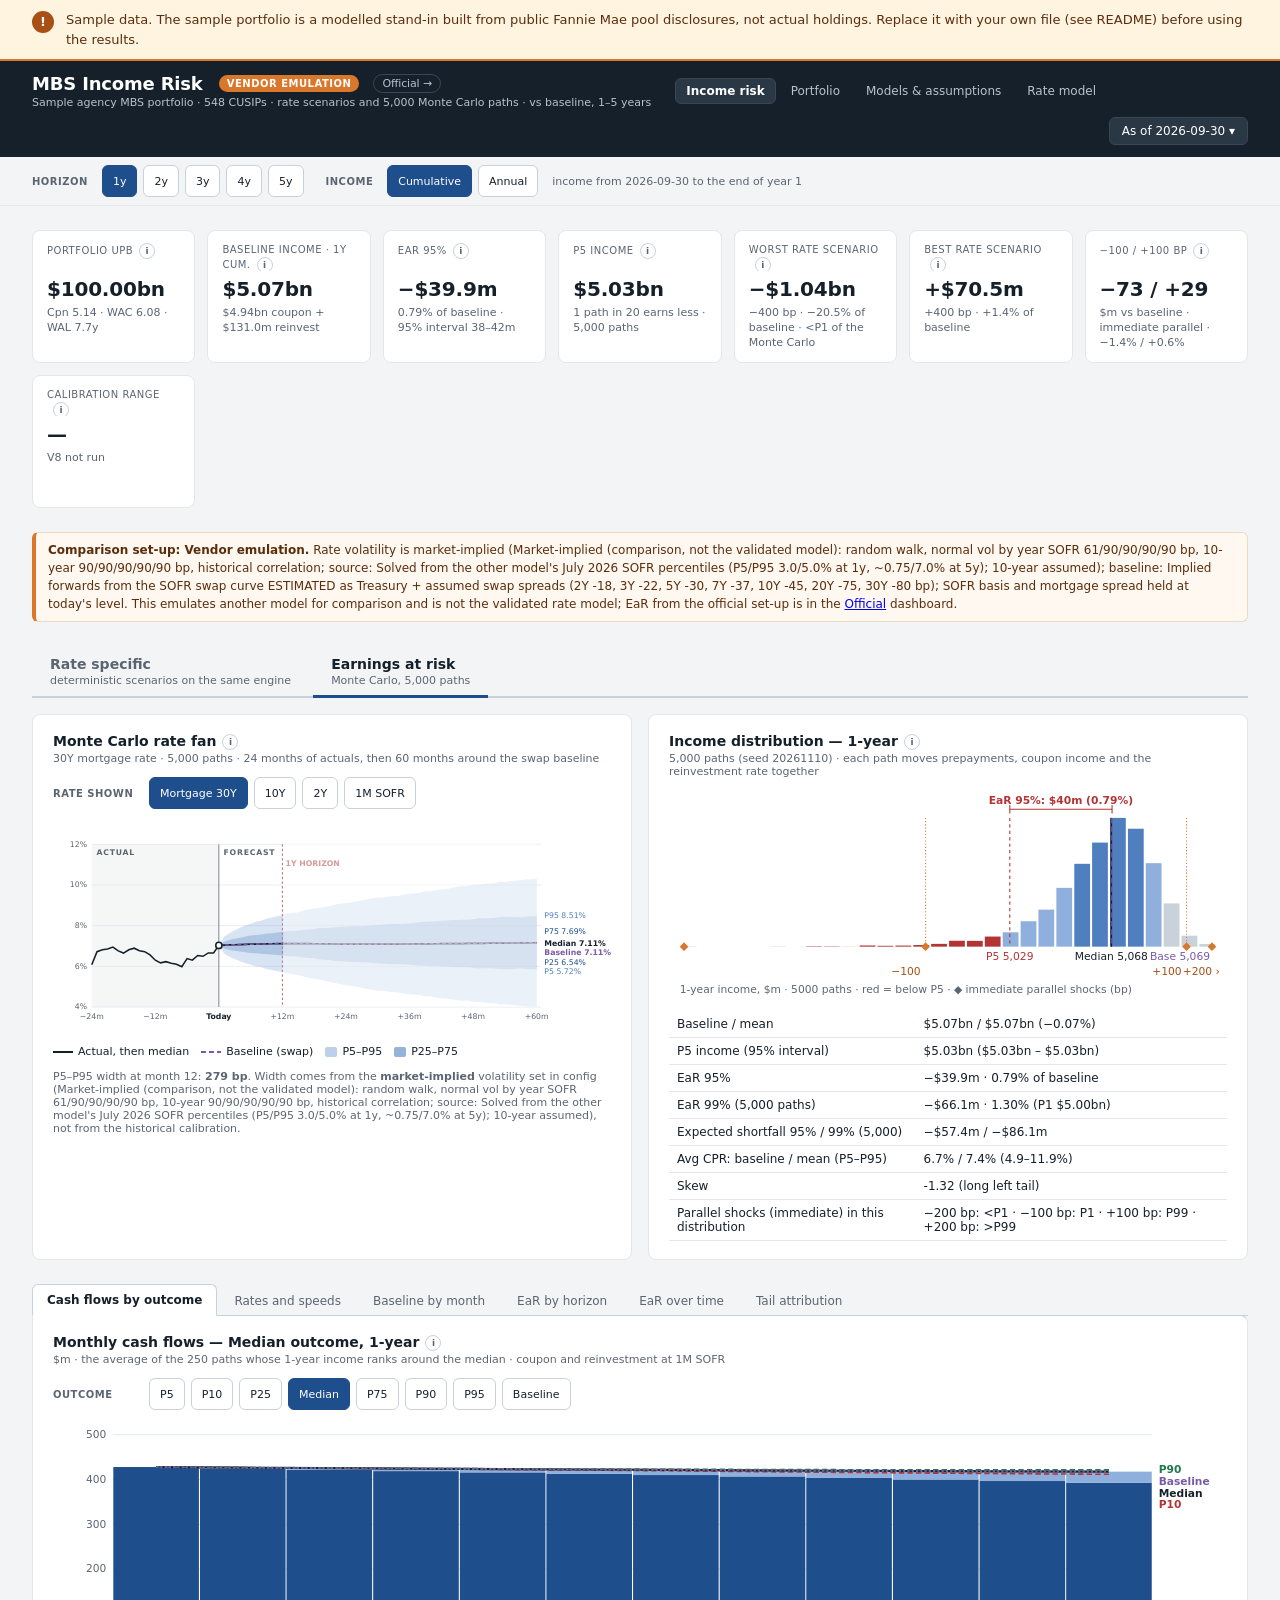
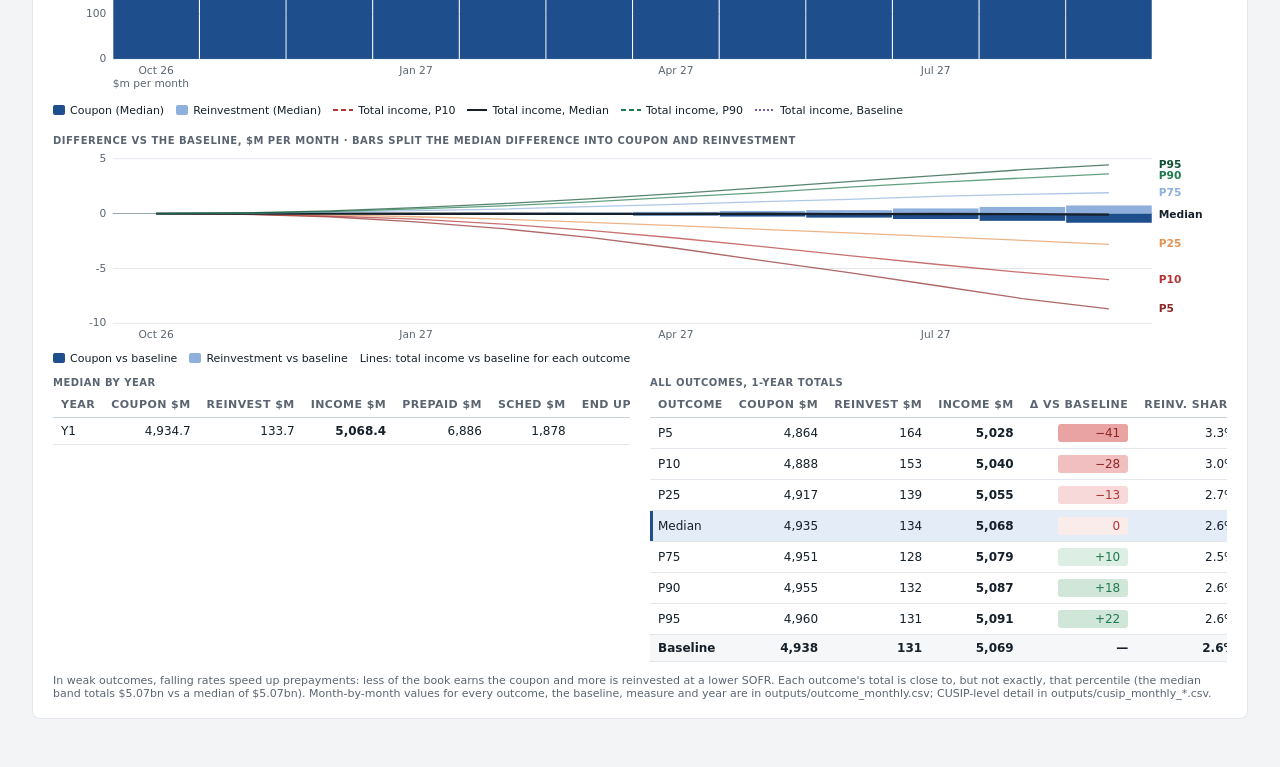
==== commit 03ba8da5: "MBS risk lite: rate-specific scenarios beside EaR (income model 1.1.0) - Deterministic scenarios fro" ====
--- a/dashboard_vendor/index.html
+++ b/dashboard_vendor/index.html
@@ -1,17 +1,68 @@
 <!doctype html>
 <html lang="en"><head><meta charset="utf-8"><meta name="viewport" content="width=device-width,initial-scale=1">
-<title>MBS Income Risk — Earnings at risk</title>
+<title>MBS Income Risk</title>
 <link rel="stylesheet" href="styles.css">
 <script src="data.js"></script>
 <script src="common.js"></script>
+<script src="scenarios.js"></script>
 </head><body>
 <div id="top"></div>
 <script>if (window.DATA) header('index.html');</script>
 <div class="subnav"><div class="in"><span class="lbl">Horizon</span><div class="grp" id="hzBtns" role="group" aria-label="Income horizon"></div>
- <span class="lbl" style="margin-left:8px">Income</span><div class="grp" id="msBtns" role="group" aria-label="Cumulative or annual income"></div><span class="hint" id="hzHint"></span></div></div>
+ <span class="lbl" style="margin-left:8px">Income</span><div class="grp" id="msBtns" role="group" aria-label="Cumulative or annual income"></div><span class="grp" id="folGrp" hidden><span class="lbl" style="margin-left:8px">Following</span><select id="followSel" aria-label="Scenario to follow" onchange="FOCUS=null;setFocus(this.value||null)"></select></span><span class="hint" id="hzHint"></span></div></div>
 <div class="wrap">
 <div class="kpis" id="kpis"></div>
 <div id="setupNote" hidden></div>
+<div class="vtabs" role="tablist" aria-label="Views" id="viewBar">
+ <button type="button" role="tab" class="vtab" id="vt-rate" data-view="rate" aria-controls="view-rate" aria-selected="false" tabindex="-1">Rate specific<span class="vs">deterministic scenarios on the same engine</span></button>
+ <button type="button" role="tab" class="vtab" id="vt-ear" data-view="ear" aria-controls="view-ear" aria-selected="false" tabindex="-1">Earnings at risk<span class="vs" id="vtEarSub">Monte Carlo</span></button>
+</div>
+
+<div class="view" id="view-rate" role="tabpanel" aria-labelledby="vt-rate" hidden>
+<div class="infonote" id="focusLine"></div>
+<div class="row rowg">
+ <div class="card stackc" id="rateCard"><div><h2 id="rateTitle">Rate paths<i class="i" tabindex="0" data-tip="Deterministic scenarios from ratemodel/scenarios.py: the Monte Carlo baseline plus a fixed shock instead of a random one, with the same calibration (mortgage beta, tenor loadings) and floor. The base scenario is the EaR baseline itself.">i</i></h2><div class="sub sub2" id="rateSub"></div></div>
+  <div class="grp"><div class="lbl" style="width:90px">Scenarios</div><div class="grp" id="rateFams" role="group" aria-label="Scenario family"></div><div class="grp" id="rateTiming" role="group" aria-label="Parallel shock timing"></div></div>
+  <div class="grp" id="rateTenLbl"><div class="lbl" style="width:90px">Rate shown</div><div class="grp" id="rateTenors" role="group" aria-label="Rate to display"></div></div>
+  <div id="rateChart"></div>
+  <div class="note" id="rateNote"></div></div>
+ <div class="card stackc" id="gridCard"><div><h2>Income sensitivity grid<i class="i" tabindex="0" data-tip="Income by year for every scenario, the total over the selected horizon and its change against the base. The base is the EaR baseline, so this grid and the EaR view share one reference. Overlays re-run every scenario with a mortgage spread and a prepayment multiplier.">i</i></h2><div class="sub sub2" id="gridSub"></div></div>
+  <div class="ovs" id="overlays"></div>
+  <div style="display:flex;flex-wrap:wrap;justify-content:space-between;align-items:center;gap:8px"><span style="font-size:12px" id="ovBase"></span><span class="grp"><button type="button" class="dl" id="gridAll" onclick="CALL=!CALL;renderRate()"></button><button type="button" class="dl" onclick="gridCsv()">Download CSV</button></span></div>
+  <div style="overflow-x:auto"><table class="g"><thead id="gridHead"></thead><tbody id="grid"></tbody></table></div></div>
+</div>
+
+<div class="divider">Why income moves</div>
+<div class="card stackc" id="tsCard"><div><h2 id="tsTitle">Monthly income<i class="i" tabindex="0" data-tip="Income each month on the scenario you follow (the base when none): coupon on the held CUSIPs and income on reinvested prepaid principal. The line is total income; the dashed line is the base.">i</i></h2><div class="sub" id="tsSub"></div></div>
+ <div id="tsChart"></div><div class="legend" id="tsLegend"></div><div class="tiles" id="tsTiles"></div></div>
+<div class="row">
+ <div class="card stackc" id="stackCard"><div><h2>Income by scenario<i class="i" tabindex="0" data-tip="Coupon and reinvestment income over the selected horizon in each scenario, on one scale.">i</i></h2><div class="sub" id="stackSub"></div></div>
+  <div class="legend"><span><span class="sw" style="background:#1F4E8C"></span>Coupon</span><span><span class="sw" style="background:#8FB0DC"></span>Reinvestment</span><span style="margin-left:auto;color:#5B6572">Income · Δ vs base, $m</span></div>
+  <div id="stack" style="display:flex;flex-direction:column;gap:4px"></div></div>
+ <div class="card stackc" id="driversCard"><div><h2>Drivers — prepayment speed and reinvestment rate<i class="i" tabindex="0" data-tip="The two channels through which rates move income in this engine: prepayment speed (from the mortgage rate) and the rate earned on reinvested principal.">i</i></h2><div class="sub" id="driversSub"></div></div>
+  <div style="display:grid;grid-template-columns:repeat(auto-fit,minmax(240px,1fr));gap:12px"><div id="chartCpr"></div><div id="chartReinv"></div></div></div>
+</div>
+<div class="card stackc" id="atCard"><div><h2 id="atTitle">Why income moves<i class="i" tabindex="0" data-tip="Each scenario's change against the base, split by moving one rate at a time: the scenario mortgage rate alone (prepayments: coupon lost and extra principal reinvested at the base rate), the scenario reinvestment rate alone, and the interaction (changed prepayments reinvested at the changed rate). The parts add up exactly.">i</i></h2><div class="sub">$m · follows the scenario you pick (default: the worst at this horizon) · the parts add up to the total</div></div>
+ <div id="atBars"></div>
+ <details><summary class="lbl" style="cursor:pointer">All scenarios</summary><div style="overflow-x:auto"><table class="g" style="margin-top:8px"><thead id="atHead"></thead><tbody id="atTable"></tbody></table></div></details></div>
+
+<div class="divider">Cash flows</div>
+<div class="card stackc" id="cashCard"><div><h2 id="cashTitle">Balances and rates<i class="i" tabindex="0" data-tip="The scenario you follow (the base when none), month by month: MBS balance, the reinvested balance, and the two rates that drive income.">i</i></h2><div class="sub" id="cashSub"></div></div>
+ <div style="display:grid;grid-template-columns:repeat(auto-fit,minmax(min(380px,100%),1fr));gap:16px"><div><div class="lbl">Balances, $bn</div><div id="chartUpb"></div></div><div><div class="lbl">Rates, %</div><div id="chartRates"></div></div></div>
+ <div class="legend" id="cashLegend"></div></div>
+<div class="row">
+ <div class="card stackc" id="byyearCard"><div><h2 id="byyearTitle">By year<i class="i" tabindex="0" data-tip="The scenario you follow, year by year. Rows in the selected horizon are shaded.">i</i></h2><div class="sub">$m · balances at the start and end of each year</div></div>
+  <div style="overflow-x:auto"><table class="g"><thead><tr><th>Year</th><th>Begin UPB</th><th>End UPB</th><th>Sched</th><th>Prepaid</th><th>CPR</th><th>Coupon</th><th>Reinvest</th><th>Income</th><th>Cum.</th><th>Δ vs base</th></tr></thead><tbody id="byyear"></tbody></table></div></div>
+ <div class="card stackc" id="wfCard"><div><h2 id="wfTitle">Cash flows<i class="i" tabindex="0" data-tip="Where the cash goes over the selected horizon, base against the scenario you follow (default: the worst). Coupon and reinvestment income are income; prepaid principal is reinvested; scheduled principal leaves the book.">i</i></h2><div class="sub">$m · the selected horizon</div></div>
+  <div style="overflow-x:auto"><table class="g"><thead><tr><th>Line</th><th>Base</th><th id="wfS">Scenario</th><th>Δ</th></tr></thead><tbody id="waterfall"></tbody></table></div></div>
+</div>
+<div class="card stackc" id="cohortCard"><div><h2 id="cohortTitle">Cohorts<i class="i" tabindex="0" data-tip="Income change against the base by cohort for the scenario you follow (default: the worst). The cohort differences add up to the scenario's change.">i</i></h2><div class="sub" id="cohortSub"></div></div>
+ <div class="grp"><button type="button" class="dl" id="cohortAll" onclick="RCALL=!RCALL;renderCohorts()"></button></div>
+ <div style="overflow-x:auto"><table class="g"><thead><tr><th>Cohort</th><th>CUSIPs</th><th>UPB $m</th><th>Cpn</th><th>WAC</th><th>CPR base</th><th>CPR scen.</th><th>Base income</th><th>Scen. income</th><th>Δ $m</th><th>Share</th><th>Δ bp/yr of UPB</th></tr></thead><tbody id="cohorts"></tbody></table></div>
+ <div class="note">All scenarios, years and the monthly detail are in <code>outputs/scenario_*.csv</code>.</div></div>
+</div>
+
+<div class="view" id="view-ear" role="tabpanel" aria-labelledby="vt-ear" hidden>
 <div id="floorNote" hidden></div>
 <div class="row">
  <div class="card stackc" id="fanCard"><div><h2>Monte Carlo rate fan<i class="i" tabindex="0" data-tip="Percentile bands of the simulated rate. Every path is the baseline plus a zero-mean deviation from the two-factor model, so the fan is centred on the baseline (dashed purple).">i</i></h2><div class="sub" id="fanSub"></div></div>
@@ -72,6 +123,7 @@
  <div class="grp"><button type="button" class="dl" id="tailAll"></button></div>
  <div style="overflow-x:auto"><table class="g"><thead><tr><th>Cohort</th><th>CUSIPs</th><th>UPB $m</th><th>Cpn</th><th>WAC</th><th>CPR baseline</th><th>CPR tail</th><th>Baseline income $m</th><th>Tail income $m</th><th>Δ $m</th><th>Share of shortfall</th><th>Δ bp/yr of UPB</th></tr></thead><tbody id="tail"></tbody></table></div>
  <div class="note">CPR is the average annualised prepayment speed over the horizon. Every measure, year and cohort is in <code>outputs/cohort_tail.csv</code>.</div></div>
+</div>
 </div>
 </div>
 <script>
@@ -136,7 +188,10 @@
     + `<span><span class="sw" style="background:#8FB0DC;opacity:.6"></span>P5–P95</span><span><span class="sw" style="background:#4F7FBF;opacity:.6"></span>P25–P75</span>`; }
 
 // ---------------------------------------------------------------- distribution
-function earHist(e, n, W, H){ const L = 10, Rr = 10, T = 26, Bm = 30, hs = e.hist, ed = e.edges, hm = Math.max(...hs), q = e.pct, f = v => fv(v, 0), c95 = e.conf['95'];
+// immediate parallel shocks (rate-specific view) placed on the distribution of the same horizon
+const shockMarks = () => RSD ? [['PAR_DN200', '−200'], ['PAR_DN100', '−100'], ['PAR_UP100', '+100'], ['PAR_UP200', '+200']]
+  .filter(([id]) => RSC[id]).map(([id, l]) => ({id, l, v: hinc(id, true), p: RSD.mc_pct[id][MS][HZ - 1]})) : [];
+function earHist(e, n, W, H){ const mk = shockMarks(), L = 10, Rr = 10, T = 26, Bm = mk.length ? 46 : 30, hs = e.hist, ed = e.edges, hm = Math.max(...hs), q = e.pct, f = v => fv(v, 0), c95 = e.conf['95'];
   const lo = Math.min(ed[0], e.baseline), hi = Math.max(ed[ed.length - 1], e.baseline);
   const X = v => L + (W - L - Rr) * (v - lo) / (hi - lo), bw = (X(ed[1]) - X(ed[0]));
   const col = (a, b) => { const m = (a + b) / 2; return m < q['5'] ? '#B23434' : m > q['95'] ? '#C9D1DA' : (m >= q['25'] && m <= q['75']) ? '#4F7FBF' : '#8FB0DC'; };
@@ -148,7 +203,13 @@
   const xb = X(e.baseline), x5 = X(q['5']);
   g += `<line x1="${x5.toFixed(1)}" x2="${xb.toFixed(1)}" y1="${T - 8}" y2="${T - 8}" stroke="#B23434"/><line x1="${xb.toFixed(1)}" x2="${xb.toFixed(1)}" y1="${T - 12}" y2="${T - 4}" stroke="#B23434"/><line x1="${x5.toFixed(1)}" x2="${x5.toFixed(1)}" y1="${T - 12}" y2="${T - 4}" stroke="#B23434"/>`
     + `<text x="${((x5 + xb) / 2).toFixed(1)}" y="${T - 13}" text-anchor="middle" style="fill:#B23434;font-weight:600">EaR 95%: $${f(c95.shortfall)}m (${pctOf(c95.shortfall_pct)})</text>`
-    + `<text x="${L}" y="${H - 3}">${hlab()} income, $m · ${n} paths · red = below P5</text>`;
+    + `<text x="${L}" y="${H - 3}">${hlab()} income, $m · ${n} paths · red = below P5${mk.length ? ' · ◆ immediate parallel shocks (bp)' : ''}</text>`;
+  // shocks outside the simulated range sit at the edge with an arrow, so they do not squash the histogram
+  const mx = mk.map(m => { const x = X(m.v), off = x < L ? -1 : x > W - Rr ? 1 : 0; return {...m, x: Math.min(Math.max(x, L + 4), W - Rr - 4), off}; });
+  mx.forEach(m => { const x = m.x.toFixed(1);
+    if (!m.off) g += `<line x1="${x}" x2="${x}" y1="${T}" y2="${H - Bm}" stroke="#D9772B" stroke-dasharray="1 2"/>`;
+    g += `<path d="M${x} ${H - Bm - 4} l4 4 l-4 4 l-4 -4 z" fill="#D9772B"><title>${m.l} bp immediate: ${hlab()} income $${f(m.v)}m, ${pctl(m.p)} of the simulated distribution${m.off ? ' (off the chart scale)' : ''}</title></path>`; });
+  spread(mx.map(m => ({t: m.off < 0 ? '‹ ' + m.l : m.off > 0 ? m.l + ' ›' : m.l, y: m.x})), 32, L + 14, W - Rr - 14).forEach(l => { g += `<text x="${l.y.toFixed(1)}" y="${H - Bm + 26}" text-anchor="middle" style="fill:#A84F15">${l.t}</text>`; });
   return `<svg viewBox="0 0 ${W} ${H}" width="100%" role="img" aria-label="Distribution of ${hlab()} income across ${n} Monte Carlo paths, with the baseline">${g}</svg>`; }
 
 // ---------------------------------------------------------------- monthly cash flows by outcome
@@ -318,9 +379,13 @@
     [`Baseline income · ${hshort()}`, fm(e.baseline), `${fm(e.interest_base)} coupon + ${fm(e.reinv_base)} reinvest`, 'Income on the baseline rate path, run through the same engine. Every shortfall is measured against it.'],
     ['EaR 95%', fms(-c.shortfall), `${pctOf(c.shortfall_pct)} of baseline · 95% interval ${fv(c.shortfall_ci[0], 0)}–${fv(c.shortfall_ci[1], 0)}m`, 'Baseline income minus the 5th percentile of simulated income in the official run. The interval is a bootstrap with antithetic pairs resampled together.'],
     ['P5 income', fm(c.income), `1 path in 20 earns less · ${K.mc_paths.toLocaleString('en-US')} paths`, 'The 5th percentile of simulated income over the horizon.'],
-    ['Mean vs baseline', fpc(100 * e.mean_minus_baseline_pct, 2), `mean ${fm(e.mean)} · convexity of income`, 'Mean simulated income minus baseline income, as a share of baseline. Income is a nonlinear function of rates, so the two differ: a measure of convexity, not an error.'],
-    ['EaR 99%', fms(-c99.shortfall), `${pctOf(c99.shortfall_pct)} of baseline · ${K.tail_paths.toLocaleString('en-US')} paths`, 'Baseline income minus the 1st percentile. A 99% measure needs about 5,000 paths (whitepaper section 7).'],
-    ['Expected shortfall 95%', fms(-es.shortfall), `${pctOf(es.shortfall_pct)} · average of the worst 5% · ${K.tail_paths.toLocaleString('en-US')} paths`, 'Baseline income minus the average income of the worst 5% of paths.'],
+    ...(RSD ? (() => { const w = worstId(true), b = bestId(true), dn = hdel('PAR_DN100', true), up = hdel('PAR_UP100', true);
+      return [['Worst rate scenario', fms(hdel(w, true)), `${sname(w)} · ${fpc(100 * hdel(w, true) / e.baseline)} of baseline · ${pctl(RSD.mc_pct[w][MS][HZ - 1])} of the Monte Carlo`, 'The deterministic scenario (Rate specific view) with the largest income loss against the baseline over this horizon, without overlays, and where it falls in the Monte Carlo distribution.'],
+        ['Best rate scenario', fms(hdel(b, true)), `${sname(b)} · ${fpc(100 * hdel(b, true) / e.baseline)} of baseline`, 'The deterministic scenario with the largest income gain against the baseline over this horizon, without overlays.'],
+        ['−100 / +100 bp', `${fd(dn, 0)} / ${fd(up, 0)}`, `$m vs baseline · immediate parallel · ${fpc(100 * dn / e.baseline)} / ${fpc(100 * up / e.baseline)}`, 'Income change against the baseline when every Treasury tenor and 1M SOFR move 100 bp from month 1 and the mortgage rate moves beta × 100 bp.']]; })()
+      : [['Mean vs baseline', fpc(100 * e.mean_minus_baseline_pct, 2), `mean ${fm(e.mean)} · convexity of income`, 'Mean simulated income minus baseline income, as a share of baseline.'],
+         ['EaR 99%', fms(-c99.shortfall), `${pctOf(c99.shortfall_pct)} of baseline`, 'Baseline income minus the 1st percentile.'],
+         ['Expected shortfall 95%', fms(-es.shortfall), `${pctOf(es.shortfall_pct)} · average of the worst 5%`, 'Baseline income minus the average income of the worst 5% of paths.']]),
     ['Calibration range', rng.length ? (() => { const lo = 100 * Math.min(...rng.map(r => r.shortfall_pct)), hi = 100 * Math.max(...rng.map(r => r.shortfall_pct)), d = hi >= 10 && Math.round(lo) !== Math.round(hi) ? 0 : 1; return `${num(lo, d)}–${num(hi, d)}%`; })() : '—', rng.length ? `recent / high_vol · official ${pctOf(c.shortfall_pct)}` : 'V8 not run', 'EaR 95% under the two alternative named calibrations (V8): the model-risk range reported beside the official figure.'],
   ].map(([l, v, s, tp]) => `<div class="kpi"><div class="l">${l}${tip(tp)}</div><div class="v" title="${String(v).replace(/<[^>]*>/g, '')}">${v}</div><div class="s" title="${String(s).replace(/<[^>]*>/g, '').replace(/"/g, '&quot;')}">${s}</div></div>`).join('');
   // V4 (whitepaper 11): shown only at horizons where the alternative-floor rerun moves EaR 95% by $0.5m or more;
@@ -338,7 +403,7 @@
   $('floorNote').hidden = !fshow;
   $('distTitle').innerHTML = `Income distribution — ${hlab()}${tip('Simulated income over the horizon on every path, with the baseline income. EaR is the distance from the baseline down to the 5th percentile.')}`;
   $('earSub').textContent = `${K.mc_paths.toLocaleString('en-US')} paths (seed ${K.seed}) · each path moves prepayments, coupon income and the reinvestment rate together`;
-  $('earHist').innerHTML = earHist(e, K.mc_paths, 520, 176);
+  $('earHist').innerHTML = earHist(e, K.mc_paths, 520, RSD ? 192 : 176);
   $('earTable').innerHTML = [
     ['Baseline / mean', `${fm(e.baseline)} / ${fm(e.mean)} (${fpc(100 * e.mean_minus_baseline_pct, 2)})`],
     ['P5 income (95% interval)', `${fm(c.income)} (${fm(c.ci_low)} – ${fm(c.ci_high)})`],
@@ -347,6 +412,7 @@
     [`Expected shortfall 95% / 99% (${K.tail_paths.toLocaleString('en-US')})`, `${fms(-es.shortfall)} / ${fms(-t.es['99'].shortfall)}`],
     ['Avg CPR: baseline / mean (P5–P95)', `${fp(e.cpr.baseline)} / ${fp(e.cpr.mean)} (${num(e.cpr.p5, 1)}–${num(e.cpr.p95, 1)}%)`],
     ['Skew', num(e.skew, 2) + (e.skew < -0.3 ? ' (long left tail)' : '')],
+    ...(RSD ? [['Parallel shocks (immediate) in this distribution', shockMarks().map(m => `${m.l} bp: ${pctl(m.p)}`).join(' · ')]] : []),
   ].map(([a, b]) => `<tr><td>${a}</td><td>${b}</td></tr>`).join('');
   $('hzTitle').firstChild.textContent = `Earnings at risk by horizon — ${MS} income`;
   $('hzSub').textContent = `$m · ${MS === 'cumulative' ? 'income from the as-of date to the end of each year' : 'income in each year alone'} · shortfalls against the ${RM.record.baseline.type} baseline`;
@@ -355,7 +421,22 @@
   const bench = RM.v58 ? RM.v58.benchmark_paths : 0, tested = RM.v58 ? RM.v58.tested_paths : 0, conv = RM.v58 ? RM.v58.convergence.filter(r => r.n_paths === bench) : [];
   $('hzNote').innerHTML = `Calibration range = EaR 95% as % of baseline under the <i>recent</i> / <i>high_vol</i> calibrations (V8${RM.v58 ? ', computed ' + esc(RM.v58.computed_utc.slice(0, 10)) + ' for calibration ' + esc(RM.v58.calibration_id) : ''}). `
     + (RM.v58 && !RM.v58.convergence_pass ? `<b>V5 convergence fails:</b> the ${(bench || 0).toLocaleString('en-US')}-path 5th percentile lies outside the official ${(tested || 0).toLocaleString('en-US')}-path interval. ${(bench || 0).toLocaleString('en-US')}-path EaR 95% (cumulative): ${conv.map(r => r.years + 'y ' + fm(r.shortfall)).join(', ')}. See the <a href="whitepaper.html#res-s11">Rate model</a> page, section 11.` : '');
-  renderFan(); renderCF(); renderMetric(); renderBaseline(); renderHistory(); renderTail(); }
+  $('vtEarSub').textContent = `Monte Carlo, ${K.mc_paths.toLocaleString('en-US')} paths`;
+  renderFan(); renderCF(); renderMetric(); renderBaseline(); renderHistory(); renderTail(); renderRate(); }
+
+// ---------------------------------------------------------------- views: rate specific | earnings at risk
+const VIEWS = ['rate', 'ear'];
+let VIEW = 'ear';
+try { const v = localStorage.getItem('mbs_view'); if (VIEWS.includes(v)) VIEW = v; } catch (e) {}
+{ const hsh = location.hash.replace('#', ''); if (VIEWS.includes(hsh)) VIEW = hsh; else if (TABS.includes(hsh)) VIEW = 'ear'; }
+function setView(v, focus){ VIEW = v; try { localStorage.setItem('mbs_view', v); } catch (e) {}
+  VIEWS.forEach(k => { const on = k === v, b = $('vt-' + k); b.classList.toggle('on', on); b.setAttribute('aria-selected', on); b.tabIndex = on ? 0 : -1; $('view-' + k).hidden = !on; });
+  $('folGrp').hidden = v !== 'rate';
+  if (history.replaceState) history.replaceState(null, '', '#' + v);
+  if (focus) $('vt-' + v).focus(); }
+$('viewBar').addEventListener('click', e => { const b = e.target.closest('.vtab'); if (b) setView(b.dataset.view); });
+$('viewBar').addEventListener('keydown', e => { const k = {ArrowRight: 1, ArrowLeft: -1}[e.key]; if (!k) return; e.preventDefault(); setView(VIEWS[(VIEWS.indexOf(VIEW) + k + 2) % 2], true); });
+setView(VIEW);
 render();
 </script>
 </body></html>
--- a/dashboard_vendor/styles.css
+++ b/dashboard_vendor/styles.css
@@ -91,3 +91,34 @@
 .blwrap thead th{position:sticky;top:0;background:var(--card);z-index:1}
 .bl td:first-child,.bl th:first-child{text-align:left}
 @media (max-width:640px){.tabs{flex-wrap:nowrap;overflow-x:auto}.tab{white-space:nowrap;padding:8px 10px}}
+
+/* top-level views under the KPI row: Rate specific | Earnings at risk */
+.vtabs{display:flex;flex-wrap:wrap;gap:4px;border-bottom:2px solid #C9D1DA;margin-bottom:-8px}
+.vtab{font:600 14px Inter,system-ui,-apple-system,"Segoe UI",Roboto,Helvetica,Arial,sans-serif;color:var(--muted);background:none;border:none;border-bottom:3px solid transparent;
+ padding:10px 18px 8px;cursor:pointer;margin-bottom:-2px;display:flex;flex-direction:column;align-items:flex-start;gap:2px;white-space:nowrap}
+.vtab .vs{font-size:11px;font-weight:400;color:var(--muted)}
+.vtab:hover{color:var(--ink)}.vtab.on{color:var(--ink);border-bottom-color:var(--blue)}
+.view{display:flex;flex-direction:column;gap:24px}
+.mono{font-family:"JetBrains Mono",ui-monospace,Menlo,Consolas,monospace;font-variant-numeric:tabular-nums}
+tr.sec td{background:#F6F7F9;font-size:11px;font-weight:600;color:var(--muted);text-transform:uppercase;letter-spacing:.04em}
+tr.sec .car{display:inline-block;width:14px}tr.sec .cnt{font-weight:400;text-transform:none;letter-spacing:0;margin-left:8px}
+th.hz,td.hz{background:#FBF4F4}tr.hzr td{background:#FBF6F6}
+.ovs{display:grid;grid-template-columns:repeat(auto-fit,minmax(240px,1fr));gap:10px}
+.ov{border:1px solid var(--line);border-radius:6px;padding:8px 10px;display:flex;flex-direction:column;gap:6px}
+.ovh{display:flex;justify-content:space-between;gap:8px;font-size:11px}
+.tiles{display:grid;grid-template-columns:repeat(auto-fit,minmax(150px,1fr));gap:8px}
+.tile{background:#F6F7F9;border:1px solid var(--line);border-radius:6px;padding:8px 10px;display:flex;flex-direction:column;gap:2px;font-size:13px}
+.tile .l{font-size:10px;color:var(--muted);text-transform:uppercase;letter-spacing:.04em}
+.mcards{display:grid;grid-template-columns:repeat(auto-fill,minmax(190px,1fr));gap:10px}
+.mcard{border:1px solid var(--line);border-radius:6px;padding:8px;cursor:pointer;display:flex;flex-direction:column;gap:4px}
+.mcard:hover{border-color:#9AA4AF}.mcard.foc{border-color:var(--blue);box-shadow:0 0 0 1px var(--blue)}
+.srow{display:grid;grid-template-columns:minmax(110px,170px) 1fr 64px 64px;gap:8px;align-items:center;font-size:12px;padding:2px 4px;border-radius:4px}
+.srow.click{cursor:pointer}.srow:hover{background:#F6F9FD}.srow.on{background:#E3ECF7}
+#focusLine .dl{margin-left:6px}
+.rowg{grid-template-columns:minmax(0,1fr) minmax(0,1.3fr)}
+@media (max-width:1180px){.rowg{grid-template-columns:minmax(0,1fr)}}
+/* subtitles that change with the controls keep two lines reserved, so the content below never moves */
+.sub2{line-height:15px;min-height:30px}
+.tsep{width:1px;align-self:stretch;background:#C9D1DA;margin:2px 6px 2px 4px}
+.tb.sm{padding:4px 9px;min-height:28px}
+#rateTiming{align-items:center}
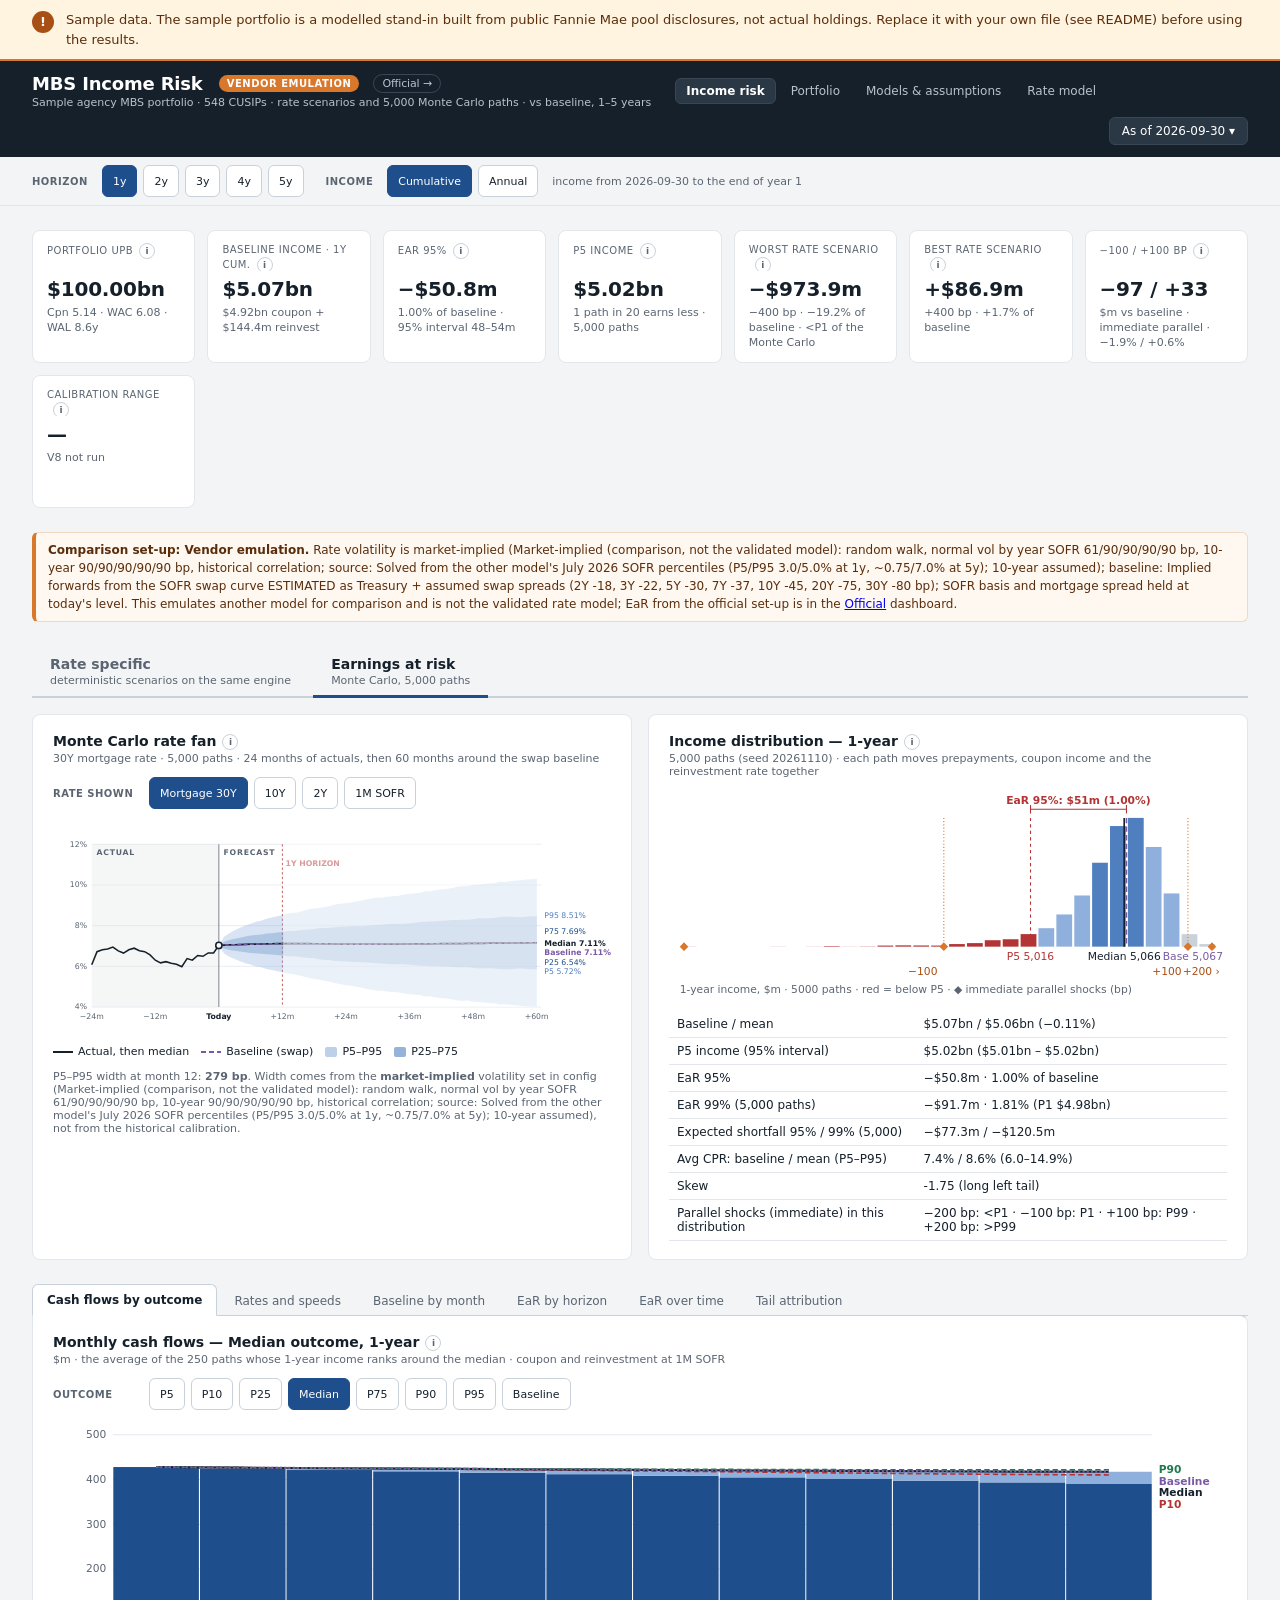
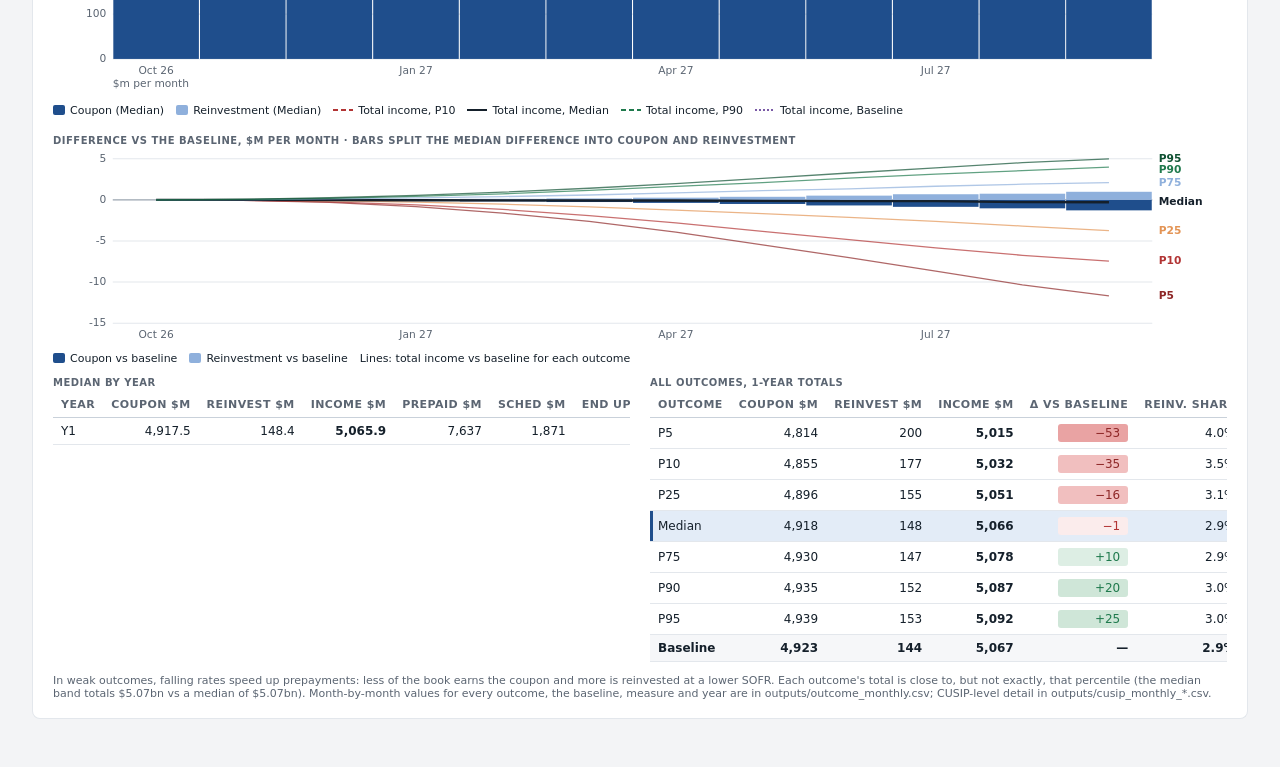
==== commit de02f0f3: "Custom rate path drawer on the Rate specific view (preview) - Rate paths card: a third family, Custo" ====
--- a/dashboard_vendor/index.html
+++ b/dashboard_vendor/index.html
@@ -23,7 +23,7 @@
 <div class="row rowg">
  <div class="card stackc" id="rateCard"><div><h2 id="rateTitle">Rate paths<i class="i" tabindex="0" data-tip="Deterministic scenarios from ratemodel/scenarios.py: the Monte Carlo baseline plus a fixed shock instead of a random one, with the same calibration (mortgage beta, tenor loadings) and floor. The base scenario is the EaR baseline itself.">i</i></h2><div class="sub sub2" id="rateSub"></div></div>
   <div class="grp"><div class="lbl" style="width:90px">Scenarios</div><div class="grp" id="rateFams" role="group" aria-label="Scenario family"></div><div class="grp" id="rateTiming" role="group" aria-label="Parallel shock timing"></div></div>
-  <div class="grp" id="rateTenLbl"><div class="lbl" style="width:90px">Rate shown</div><div class="grp" id="rateTenors" role="group" aria-label="Rate to display"></div></div>
+  <div class="grp" id="rateTenLbl"><div class="lbl" style="width:90px" id="rateTenTxt">Rate shown</div><div class="grp" id="rateTenors" role="group" aria-label="Rate to display"></div></div>
   <div id="rateChart"></div>
   <div class="note" id="rateNote"></div></div>
  <div class="card stackc" id="gridCard"><div><h2>Income sensitivity grid<i class="i" tabindex="0" data-tip="Income by year for every scenario, the total over the selected horizon and its change against the base. The base is the EaR baseline, so this grid and the EaR view share one reference. Overlays re-run every scenario with a mortgage spread and a prepayment multiplier.">i</i></h2><div class="sub sub2" id="gridSub"></div></div>
--- a/dashboard_vendor/styles.css
+++ b/dashboard_vendor/styles.css
@@ -122,3 +122,8 @@
 .tsep{width:1px;align-self:stretch;background:#C9D1DA;margin:2px 6px 2px 4px}
 .tb.sm{padding:4px 9px;min-height:28px}
 #rateTiming{align-items:center}
+/* custom rate path (preview) */
+.cpbar{display:flex;flex-wrap:wrap;align-items:center;gap:8px}
+.cpbar input{font:500 12px Inter,system-ui,-apple-system,"Segoe UI",Roboto,Helvetica,Arial,sans-serif;color:var(--ink);border:1px solid #C9D1DA;border-radius:6px;padding:5px 8px;width:180px;max-width:100%}
+.cpbar .tb.on{margin-left:auto}
+.tb .mocktag{margin-left:6px;vertical-align:1px}
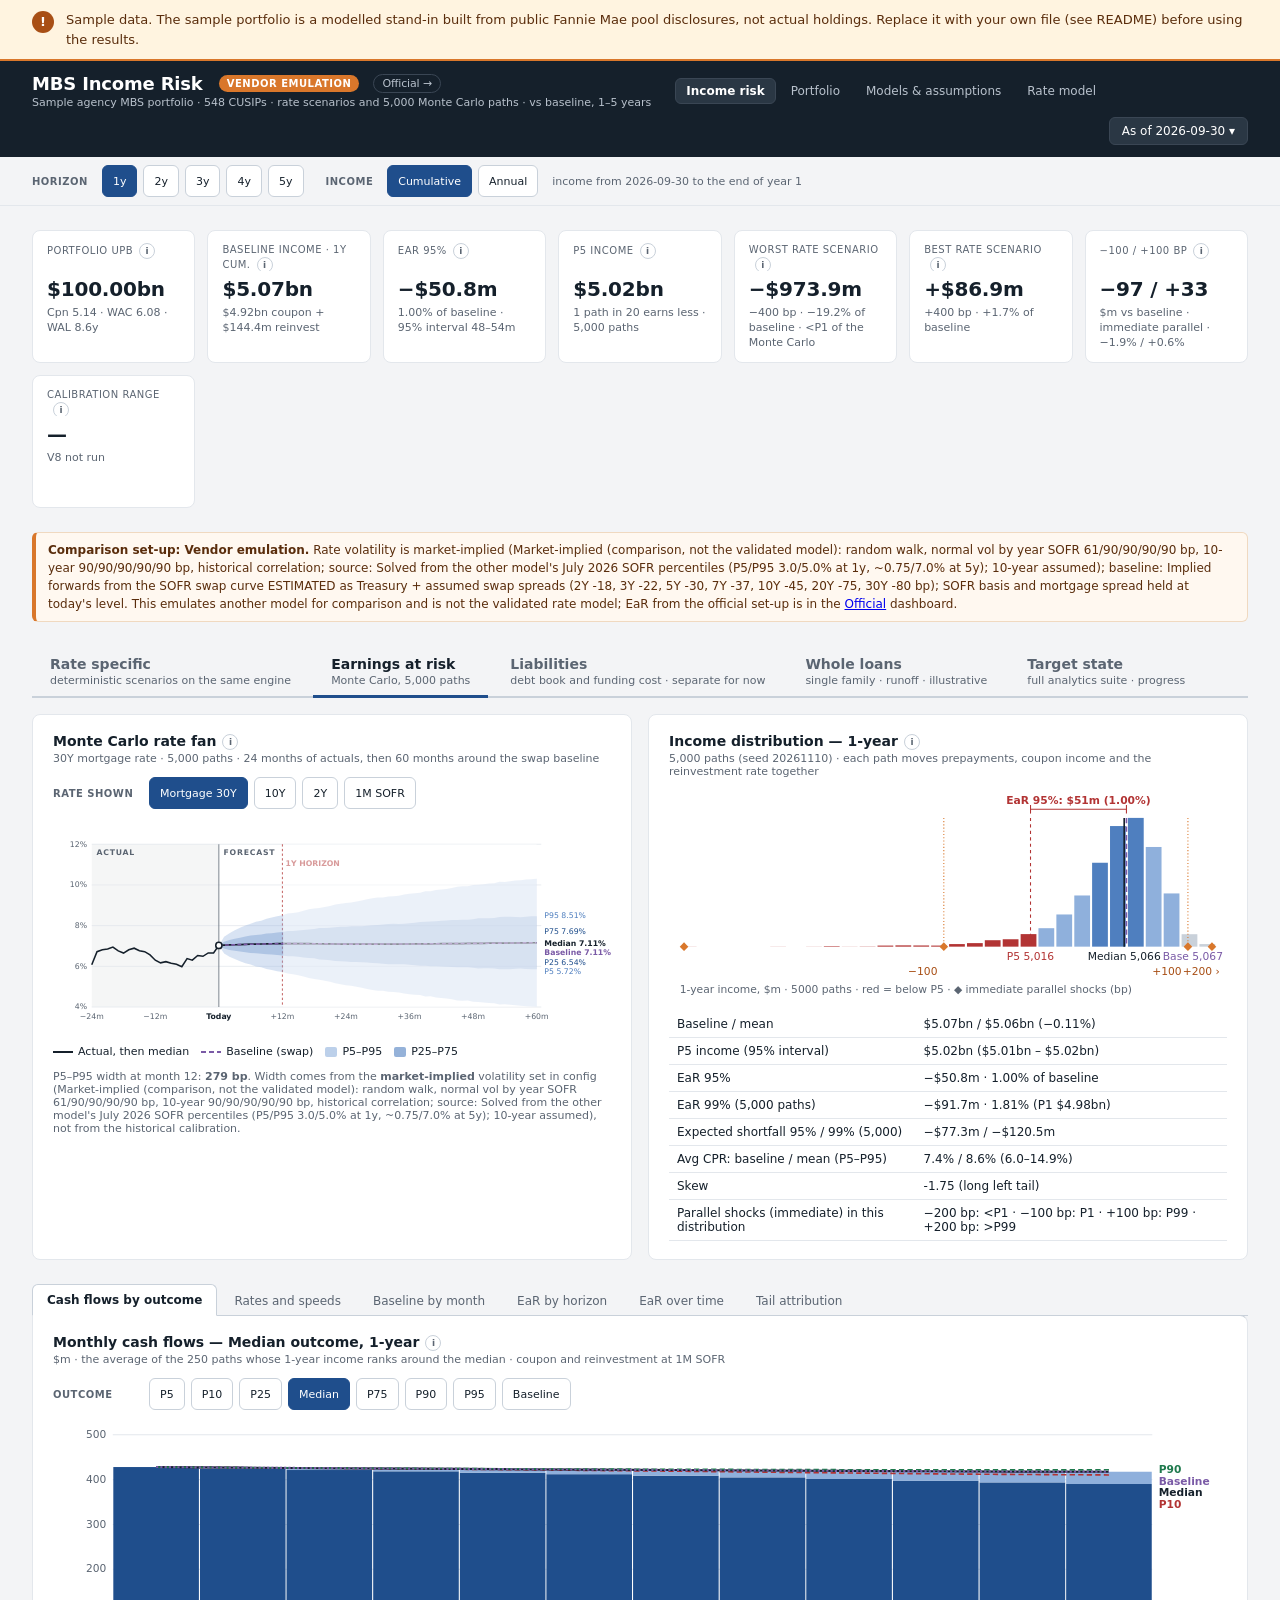
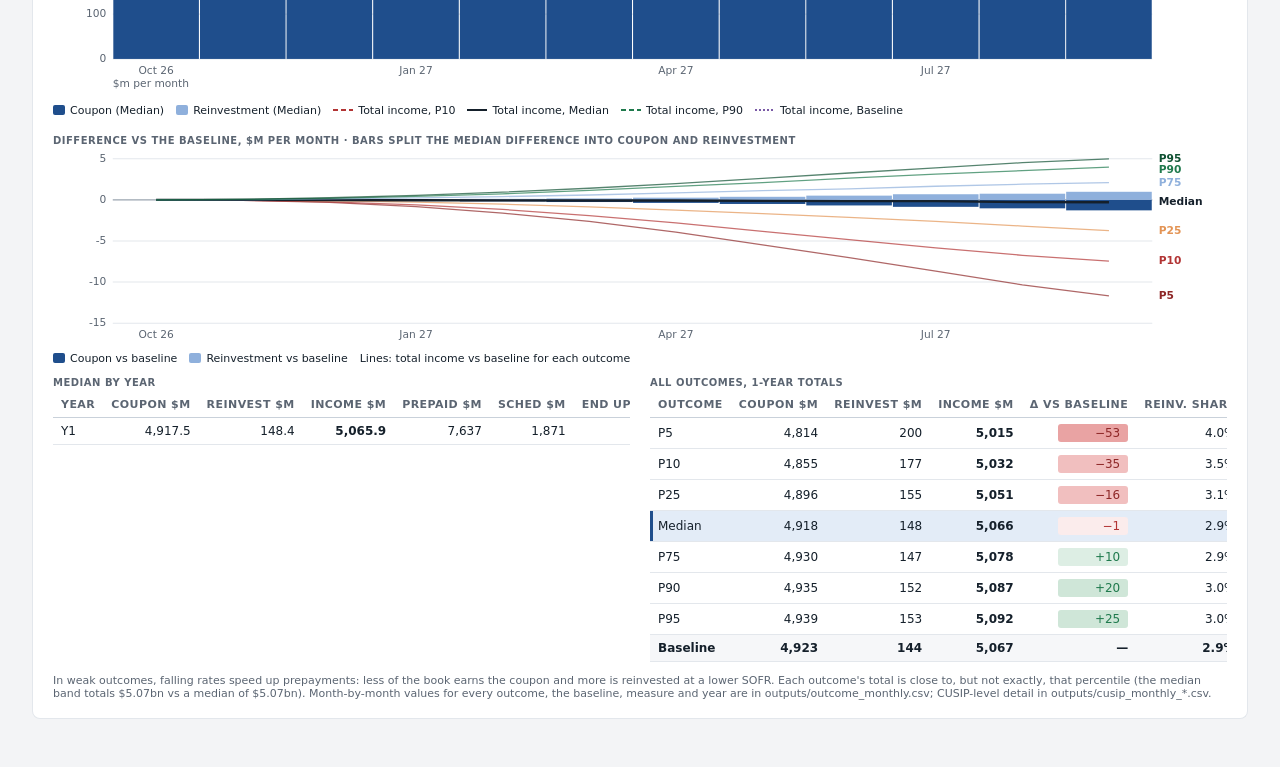
==== commit ad7f0589: "Liabilities, whole loans and target-state views (separate from income for now) Liabilities (mbs_lite" ====
--- a/dashboard_vendor/index.html
+++ b/dashboard_vendor/index.html
@@ -5,6 +5,9 @@
 <script src="data.js"></script>
 <script src="common.js"></script>
 <script src="scenarios.js"></script>
+<script src="liabilities.js"></script>
+<script src="wholeloans.js"></script>
+<script src="roadmap.js"></script>
 </head><body>
 <div id="top"></div>
 <script>if (window.DATA) header('index.html');</script>
@@ -16,6 +19,9 @@
 <div class="vtabs" role="tablist" aria-label="Views" id="viewBar">
  <button type="button" role="tab" class="vtab" id="vt-rate" data-view="rate" aria-controls="view-rate" aria-selected="false" tabindex="-1">Rate specific<span class="vs">deterministic scenarios on the same engine</span></button>
  <button type="button" role="tab" class="vtab" id="vt-ear" data-view="ear" aria-controls="view-ear" aria-selected="false" tabindex="-1">Earnings at risk<span class="vs" id="vtEarSub">Monte Carlo</span></button>
+ <button type="button" role="tab" class="vtab" id="vt-liab" data-view="liab" aria-controls="view-liab" aria-selected="false" tabindex="-1">Liabilities<span class="vs">debt book and funding cost · separate for now</span></button>
+ <button type="button" role="tab" class="vtab" id="vt-wl" data-view="wl" aria-controls="view-wl" aria-selected="false" tabindex="-1">Whole loans<span class="vs">single family · runoff · illustrative</span></button>
+ <button type="button" role="tab" class="vtab" id="vt-tgt" data-view="tgt" aria-controls="view-tgt" aria-selected="false" tabindex="-1">Target state<span class="vs">full analytics suite · progress</span></button>
 </div>
 
 <div class="view" id="view-rate" role="tabpanel" aria-labelledby="vt-rate" hidden>
@@ -61,6 +67,53 @@
  <div style="overflow-x:auto"><table class="g"><thead><tr><th>Cohort</th><th>CUSIPs</th><th>UPB $m</th><th>Cpn</th><th>WAC</th><th>CPR base</th><th>CPR scen.</th><th>Base income</th><th>Scen. income</th><th>Δ $m</th><th>Share</th><th>Δ bp/yr of UPB</th></tr></thead><tbody id="cohorts"></tbody></table></div>
  <div class="note">All scenarios, years and the monthly detail are in <code>outputs/scenario_*.csv</code>.</div></div>
 </div>
+
+<div class="view" id="view-liab" role="tabpanel" aria-labelledby="vt-liab" hidden>
+<div class="infonote"><b>Separate from asset income for now.</b> Interest expense on the debt book along the same rate scenarios and Monte Carlo paths as the other views. It is not netted into income or EaR yet; the Rate specific and Earnings at risk views are unchanged.</div>
+<div class="card stackc" id="lbCard"><div><h2>Debt book<i class="i" tabindex="0" data-tip="The debt file in funding.file (config/model.yaml): one row per instrument or bucket, with type, face, coupon or spread, maturity and first call date.">i</i></h2><div class="sub" id="lbSrc"></div></div>
+ <div class="tiles" id="lbTiles"></div>
+ <div class="row rowbk" style="align-items:start">
+  <div style="overflow-x:auto"><table class="g"><thead><tr><th>Group</th><th>Type</th><th>Face $m</th><th>Share</th><th>Rate</th><th>Maturities</th><th>Callable $m</th></tr></thead><tbody id="lbBody"></tbody></table></div>
+  <div><div class="lbl">Contractual maturities and first call dates</div><div id="lbProfile"></div><div class="legend" id="lbLegend"></div></div>
+ </div></div>
+<div class="card stackc" id="lgCard"><div><h2>Funding cost by scenario<i class="i" tabindex="0" data-tip="Interest expense on the debt book under each rate scenario of the Rate specific view, by year, over the horizon and against the base.">i</i></h2><div class="sub sub2" id="lgSub"></div></div>
+  <div style="overflow-x:auto"><table class="g"><thead id="lgHead"></thead><tbody id="lgBody"></tbody></table></div></div>
+<div class="row">
+ <div class="card stackc" id="ldCard"><div><h2>Funding cost distribution<i class="i" tabindex="0" data-tip="Interest expense on the debt book over the horizon on every official Monte Carlo path (the same paths as EaR). Funding cost at risk 95% = the 95th percentile minus the cost on the baseline path: for debt, the risk is a higher cost.">i</i></h2><div class="sub sub2">Monte Carlo · the same paths as the Earnings at risk view · the risk on debt is a higher cost</div></div>
+  <div id="ldHist"></div><table class="g wrapall"><tbody id="ldTable"></tbody></table></div>
+ <div class="card stackc" id="lbalCard"><div><h2 id="lbalTitle">Debt by type<i class="i" tabindex="0" data-tip="Debt outstanding at the start of each month by type, for the scenario you follow. New issues keep the total at its target and restore the mix.">i</i></h2><div class="sub sub2">$bn at the start of each month · horizon shaded</div></div>
+  <div id="lbalChart"></div><div class="legend" id="lbalLegend"></div></div>
+</div>
+<div class="card stackc" id="lmCard"><div><h2 id="lmTitle">Monthly interest expense<i class="i" tabindex="0" data-tip="The scenario you follow (the base when none): interest on the debt outstanding today and on debt issued to replace maturities and calls.">i</i></h2><div class="sub" id="lmSub"></div></div>
+ <div id="lmChart"></div><div class="legend" id="lmLegend"></div><div class="tiles" id="lmTiles"></div></div>
+<div class="card stackc" id="lflowCard"><div><h2 id="lflowTitle">By year<i class="i" tabindex="0" data-tip="Interest by type, maturities, calls and new issues by type, for the scenario you follow.">i</i></h2><div class="sub">$m · rows in the horizon shaded · all scenarios and months in outputs/funding_*.csv</div></div>
+ <div style="overflow-x:auto"><table class="g"><thead><tr><th>Year</th><th>Interest</th><th>Disc. notes</th><th>Floating</th><th>Fixed</th><th>Callable</th><th>Matured</th><th>Called</th><th>Issued DN</th><th>Issued float</th><th>Issued fixed</th><th>Issued callable</th><th>Δ interest vs base</th></tr></thead><tbody id="lflowBody"></tbody></table></div></div>
+<div class="card stackc" id="lpCard"><div><h2>Funding policy and reconciliation<i class="i" tabindex="0" data-tip="How maturities and calls are replaced, and how the model compares with the reported cost of debt. Set in funding (config/model.yaml).">i</i></h2><div class="sub">From <code>config/model.yaml</code> (<code>funding</code>) · mbs_lite/funding.py</div></div>
+ <div style="overflow-x:auto"><table class="g wrapall"><thead><tr><th>New issues</th><th>Target mix</th><th>Term</th><th>Priced at</th></tr></thead><tbody id="lpBody"></tbody></table></div>
+ <div class="explain" id="lpText" style="font-size:12px"></div></div>
+</div>
+
+<div class="view" id="view-wl" role="tabpanel" aria-labelledby="vt-wl" hidden>
+<div class="mocknote"><b>Illustrative.</b> Single-family whole loans in runoff, at cohort level, with constant monthly delinquency transitions and house prices and unemployment on a fixed baseline. Interest income and expected credit losses are separate lines. Separate from the MBS income and EaR; the cohorts and rates are illustrative, not data.</div>
+<div class="card stackc" id="wbCard"><div><h2>Loan book<i class="i" tabindex="0" data-tip="The cohort file in whole_loans.file (config/model.yaml): one row per cohort with behavior class, starting delinquency status, UPB, note rate, deferred share, LTV and FICO.">i</i></h2><div class="sub" id="wbSrc"></div></div>
+ <div class="tiles" id="wbTiles"></div>
+ <div style="overflow-x:auto"><table class="g"><thead><tr><th>Cohort</th><th>Behavior</th><th>Status today</th><th>UPB $m</th><th>Note rate</th><th>Deferred</th><th>LTV</th><th>FICO</th><th>WAM</th><th id="wbIncHead">Interest</th><th id="wbLossHead">Losses</th></tr></thead><tbody id="wbBody"></tbody></table></div></div>
+<div class="card stackc" id="wgCard"><div><h2>Income and expected losses by scenario<i class="i" tabindex="0" data-tip="Each rate scenario of the Rate specific view run through the whole-loan cohorts. Rates move prepayments (mortgage rate) and the income on runoff cash (SOFR); credit transitions stay on the macro baseline.">i</i></h2><div class="sub sub2" id="wgSub"></div></div>
+ <div style="overflow-x:auto"><table class="g"><thead><tr><th>Scenario</th><th>Interest income</th><th>Cash at SOFR</th><th>Expected losses</th><th>After losses</th><th>Δ vs base</th><th>Effective yield</th><th>Loss-adj. yield</th><th>CPR</th></tr></thead><tbody id="wgBody"></tbody></table></div></div>
+<div class="card stackc" id="wmCard"><div><h2 id="wmTitle">Monthly income and expected losses<i class="i" tabindex="0" data-tip="The scenario you follow (the base when none): interest income, SOFR on runoff cash, and expected credit losses as a separate line below the axis.">i</i></h2><div class="sub" id="wmSub"></div></div>
+ <div id="wmChart"></div><div class="legend" id="wmLegend"></div><div class="tiles" id="wmTiles"></div></div>
+<div class="row">
+ <div class="card stackc" id="wbalCard"><div><h2 id="wbalTitle">Balances by status<i class="i" tabindex="0" data-tip="Loan UPB by delinquency status at the start of each month, and runoff cash (principal and recoveries) earning SOFR.">i</i></h2><div class="sub sub2">$bn at the start of each month · horizon shaded</div></div>
+  <div id="wbalChart"></div><div class="legend" id="wbalLegend"></div></div>
+ <div class="card stackc" id="waCard"><div><h2>Assumptions<i class="i" tabindex="0" data-tip="Monthly transition rates by behavior class, severity and the macro baseline, from whole_loans in config/model.yaml.">i</i></h2><div class="sub sub2">Monthly rates · C = current, 30 = 30–89 days, 90 = 90+ days (nonaccrual), liq = liquidation · prepay = multiplier on the S-curve</div></div>
+  <div style="overflow-x:auto"><table class="g"><thead><tr><th>Behavior</th><th title="current to 30-89 days">C→30</th><th title="30-89 days back to current">30→C</th><th title="30-89 days to 90+">30→90</th><th title="90+ back to current (cures and modifications)">90→C</th><th title="90+ to liquidation">90→liq</th><th title="prepayment multiplier on the S-curve">Prepay</th></tr></thead><tbody id="waBody"></tbody></table></div>
+  <div class="explain" id="waText" style="font-size:12px"></div></div>
+</div>
+<div class="card stackc" id="wyCard"><div><h2 id="wyTitle">By year<i class="i" tabindex="0" data-tip="The scenario you follow, year by year. All scenarios and months are in outputs/wholeloan_*.csv.">i</i></h2><div class="sub">$m · rows in the horizon shaded</div></div>
+ <div style="overflow-x:auto"><table class="g"><thead><tr><th>Year</th><th>Avg loan UPB</th><th>Interest</th><th>Cash at SOFR</th><th>Exp. losses</th><th>After losses</th><th>Eff. yield</th><th>Loss-adj.</th><th>Scheduled</th><th>Prepaid</th><th>Liquidated</th><th>CPR</th></tr></thead><tbody id="wyBody"></tbody></table></div></div>
+</div>
+
+<div class="view" id="view-tgt" role="tabpanel" aria-labelledby="vt-tgt" hidden></div>
 
 <div class="view" id="view-ear" role="tabpanel" aria-labelledby="vt-ear" hidden>
 <div id="floorNote" hidden></div>
@@ -422,20 +475,20 @@
   $('hzNote').innerHTML = `Calibration range = EaR 95% as % of baseline under the <i>recent</i> / <i>high_vol</i> calibrations (V8${RM.v58 ? ', computed ' + esc(RM.v58.computed_utc.slice(0, 10)) + ' for calibration ' + esc(RM.v58.calibration_id) : ''}). `
     + (RM.v58 && !RM.v58.convergence_pass ? `<b>V5 convergence fails:</b> the ${(bench || 0).toLocaleString('en-US')}-path 5th percentile lies outside the official ${(tested || 0).toLocaleString('en-US')}-path interval. ${(bench || 0).toLocaleString('en-US')}-path EaR 95% (cumulative): ${conv.map(r => r.years + 'y ' + fm(r.shortfall)).join(', ')}. See the <a href="whitepaper.html#res-s11">Rate model</a> page, section 11.` : '');
   $('vtEarSub').textContent = `Monte Carlo, ${K.mc_paths.toLocaleString('en-US')} paths`;
-  renderFan(); renderCF(); renderMetric(); renderBaseline(); renderHistory(); renderTail(); renderRate(); }
+  renderFan(); renderCF(); renderMetric(); renderBaseline(); renderHistory(); renderTail(); renderRate(); renderLiab(); renderWL(); renderTarget(); }
 
 // ---------------------------------------------------------------- views: rate specific | earnings at risk
-const VIEWS = ['rate', 'ear'];
+const VIEWS = ['rate', 'ear', 'liab', 'wl', 'tgt'];
 let VIEW = 'ear';
 try { const v = localStorage.getItem('mbs_view'); if (VIEWS.includes(v)) VIEW = v; } catch (e) {}
 { const hsh = location.hash.replace('#', ''); if (VIEWS.includes(hsh)) VIEW = hsh; else if (TABS.includes(hsh)) VIEW = 'ear'; }
 function setView(v, focus){ VIEW = v; try { localStorage.setItem('mbs_view', v); } catch (e) {}
   VIEWS.forEach(k => { const on = k === v, b = $('vt-' + k); b.classList.toggle('on', on); b.setAttribute('aria-selected', on); b.tabIndex = on ? 0 : -1; $('view-' + k).hidden = !on; });
-  $('folGrp').hidden = v !== 'rate';
+  $('folGrp').hidden = v === 'ear' || v === 'tgt';
   if (history.replaceState) history.replaceState(null, '', '#' + v);
   if (focus) $('vt-' + v).focus(); }
 $('viewBar').addEventListener('click', e => { const b = e.target.closest('.vtab'); if (b) setView(b.dataset.view); });
-$('viewBar').addEventListener('keydown', e => { const k = {ArrowRight: 1, ArrowLeft: -1}[e.key]; if (!k) return; e.preventDefault(); setView(VIEWS[(VIEWS.indexOf(VIEW) + k + 2) % 2], true); });
+$('viewBar').addEventListener('keydown', e => { const k = {ArrowRight: 1, ArrowLeft: -1}[e.key]; if (!k) return; e.preventDefault(); setView(VIEWS[(VIEWS.indexOf(VIEW) + k + VIEWS.length) % VIEWS.length], true); });
 setView(VIEW);
 render();
 </script>
--- a/dashboard_vendor/styles.css
+++ b/dashboard_vendor/styles.css
@@ -127,3 +127,38 @@
 .cpbar input{font:500 12px Inter,system-ui,-apple-system,"Segoe UI",Roboto,Helvetica,Arial,sans-serif;color:var(--ink);border:1px solid #C9D1DA;border-radius:6px;padding:5px 8px;width:180px;max-width:100%}
 .cpbar .tb.on{margin-left:auto}
 .tb .mocktag{margin-left:6px;vertical-align:1px}
+.rowbk{grid-template-columns:minmax(0,1.35fr) minmax(0,1fr)}
+@media (max-width:1180px){.rowbk{grid-template-columns:minmax(0,1fr)}}
+
+/* target state (roadmap) */
+.rmhead{display:flex;flex-direction:column;gap:10px}
+.rmbar{display:flex;height:14px;border-radius:7px;overflow:hidden;background:#E3E7EC}
+.rmleg{display:flex;flex-wrap:wrap;gap:16px;font-size:12px;align-items:center}
+.rmp{display:inline-block;font:600 11px Inter,system-ui,-apple-system,"Segoe UI",Roboto,Helvetica,Arial,sans-serif;padding:3px 9px;border-radius:10px;border:1px solid;white-space:nowrap}
+.rmp.sm{font-size:10px;padding:2px 7px}
+.rmeq{display:grid;grid-template-columns:minmax(0,1.7fr) 28px minmax(0,1.15fr) 28px minmax(0,.7fr);gap:10px;align-items:start}
+@media (max-width:1180px){.rmeq{grid-template-columns:minmax(0,1fr)}.rmop{text-align:left!important}}
+.rmblk{border:1px solid var(--line);border-radius:8px;padding:10px 12px;background:#FBFCFD}
+.rmbt{font-size:12px;font-weight:700;border-top:3px solid;padding-top:6px;margin:-4px 0 8px}
+.rmop{font-size:30px;font-weight:300;color:#5B6572;text-align:center;align-self:center}
+.rmrow{display:grid;grid-template-columns:minmax(0,1fr) 92px 102px;gap:6px;align-items:center;padding:6px 0;border-top:1px solid #EEF1F4;cursor:default}
+.rmch{border-top:none;padding:0 0 2px;font-size:10px;font-weight:600;color:var(--muted);text-transform:uppercase;letter-spacing:.04em}
+.rmc{text-align:center}
+.rmi{font-size:12px;font-weight:500;min-width:0}
+.rmn{font-size:11px;color:var(--muted);font-weight:400;line-height:1.4}
+.rmg{margin-top:10px}.rmgh{font-size:12.5px;font-weight:700;color:var(--ink);background:#EEF2F7;border-radius:4px;padding:5px 8px;margin-top:4px}
+.rmsub{margin:2px 0 0 10px;padding-left:12px;border-left:2px solid #C9D1DA}
+.rmsub .rmrow{border-top:1px dashed #E6EAEF}.rmsub .rmrow:first-child{border-top:none}
+.rmsub .rmi{font-size:11.5px;color:#3A4654;font-weight:400}
+.rmgrow{background:#EEF2F7;border-radius:4px;padding:1px 0!important;align-items:center}.rmgrow .rmgh{background:none;margin:0}
+.rmtot{font-size:11px;font-weight:600;color:#1F4E8C;background:#EEF4FB;border-radius:4px;padding:4px 8px;margin-top:4px}
+.rmres{display:flex;flex-direction:column;align-items:flex-start;gap:6px}
+.rmbig{font-size:16px;font-weight:700}.rmrep{font-size:12px;font-weight:600;color:var(--ink);background:#F1F3F5;border-radius:4px;padding:4px 8px;margin-top:4px}
+.rmgrid{display:grid;grid-template-columns:repeat(auto-fill,minmax(230px,1fr));gap:10px}
+.rmcard{border:1px solid var(--line);border-left:4px solid;border-radius:6px;padding:9px 10px;display:flex;flex-direction:column;gap:4px;background:#fff;cursor:default}
+.rmct{display:flex;justify-content:space-between;gap:8px;align-items:flex-start;font-size:12px;font-weight:600}
+.rmsign{display:inline-block;width:16px;color:var(--muted);font-weight:700}
+.rml{font-size:11px;color:var(--blue);text-decoration:none;font-weight:600}.rml:hover{text-decoration:underline}
+.rmchips{display:flex;flex-wrap:wrap;gap:8px}
+.rmchip{display:inline-flex;align-items:center;gap:6px;font-size:12px;border:1px solid;border-radius:14px;padding:3px 4px 3px 10px;background:#fff}
+.rmgrow{border-top:none;padding-top:8px}
